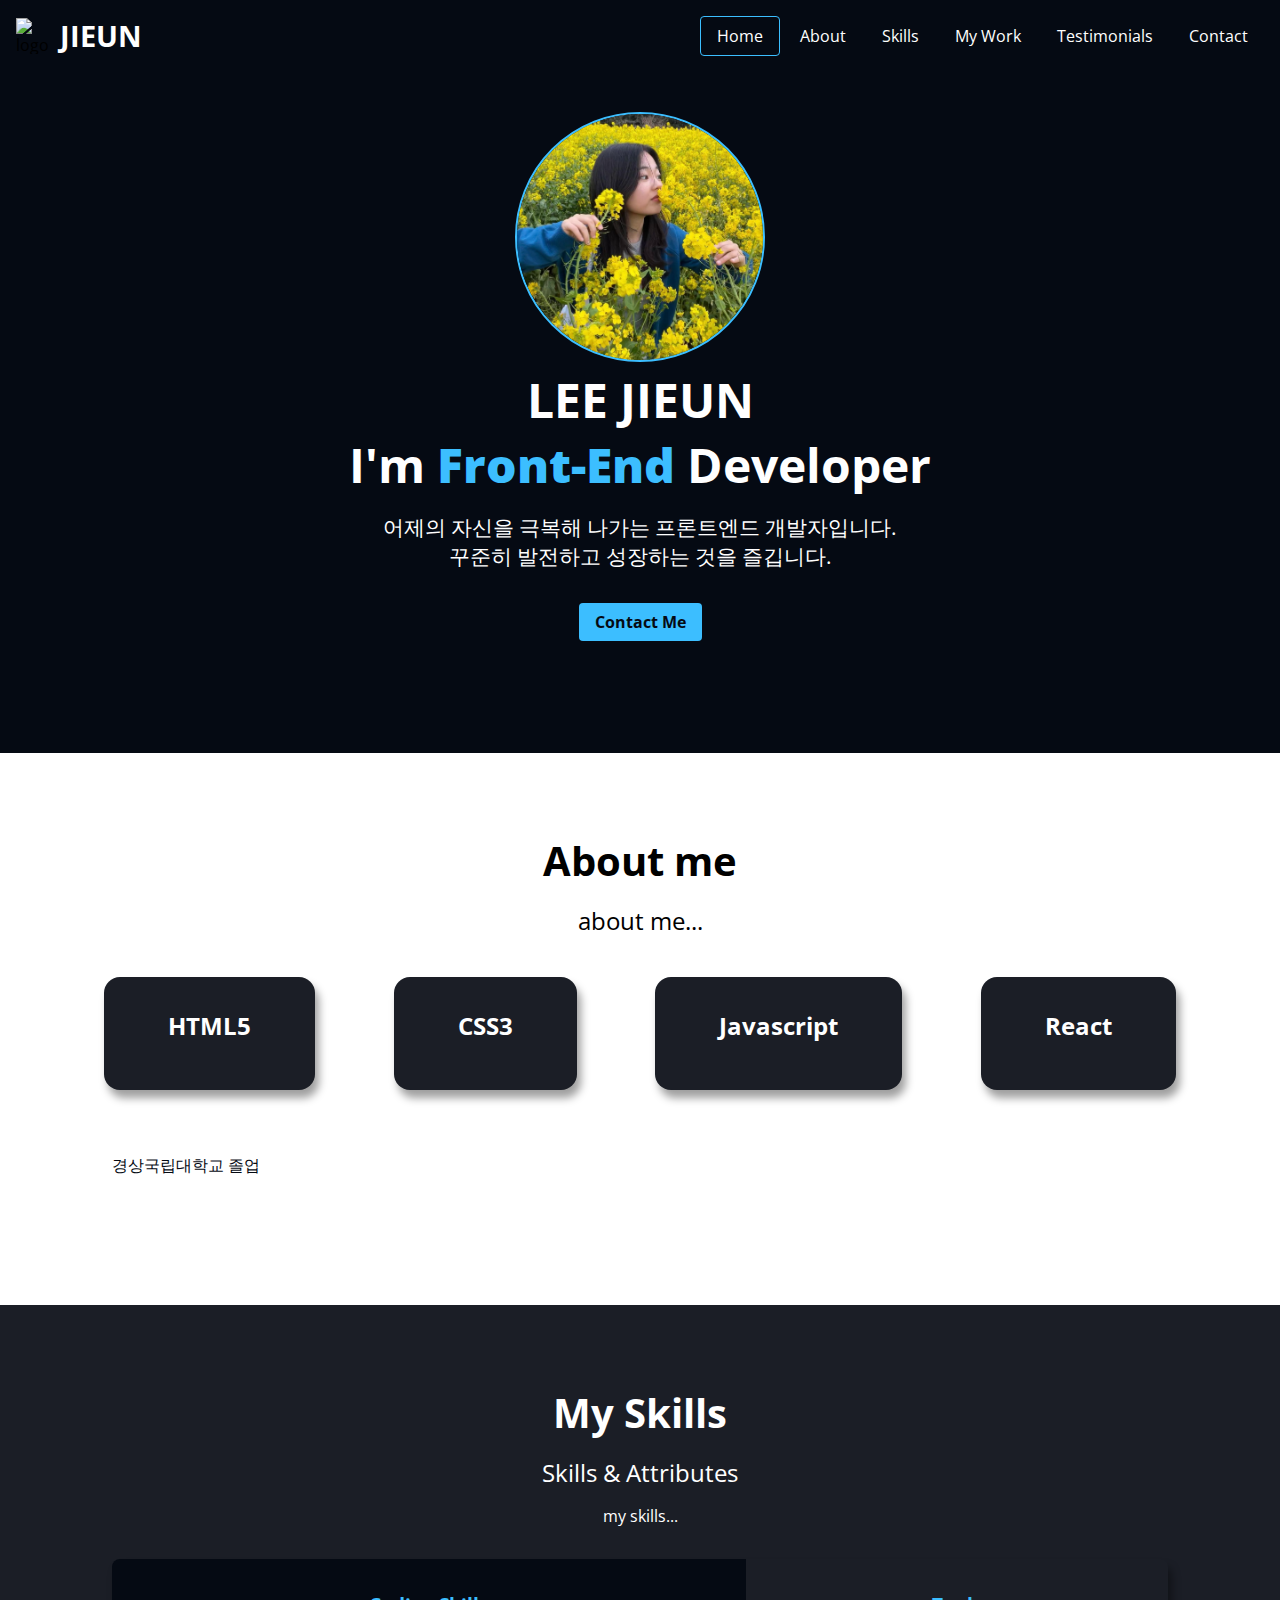
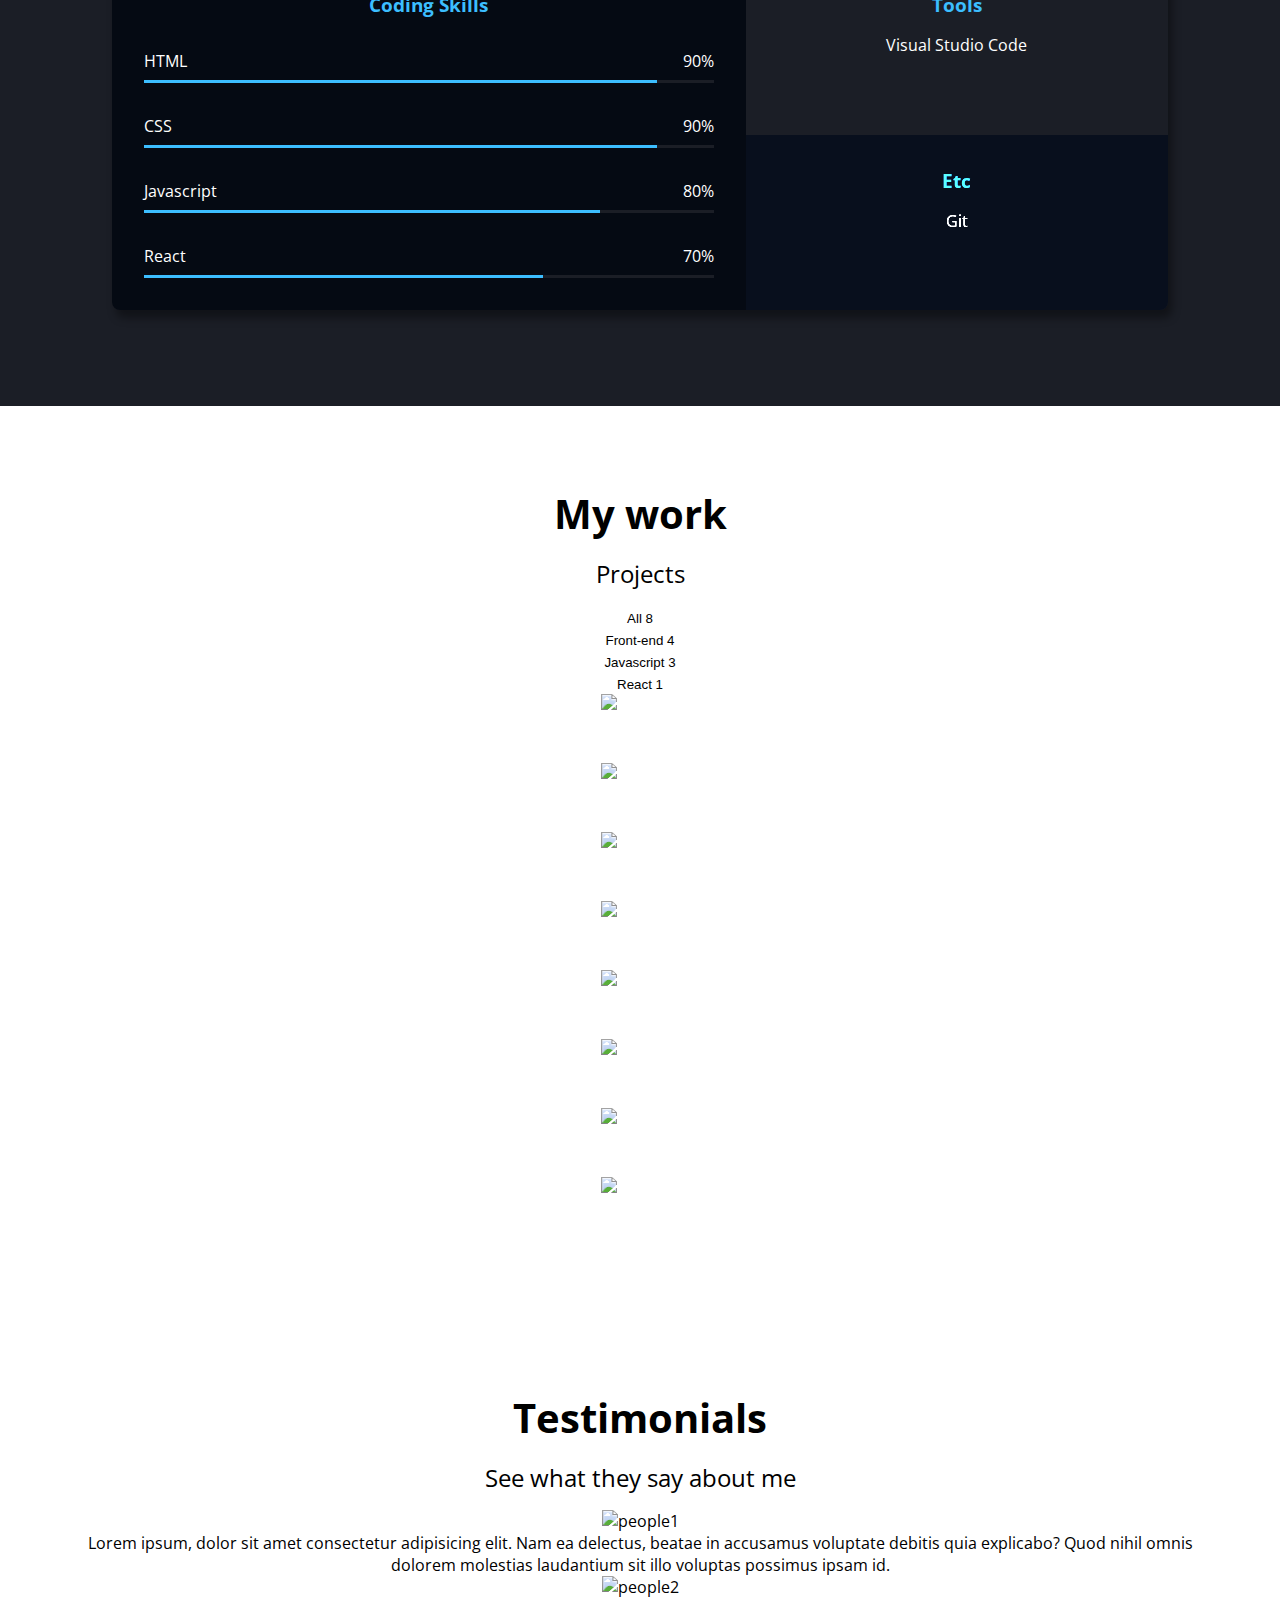
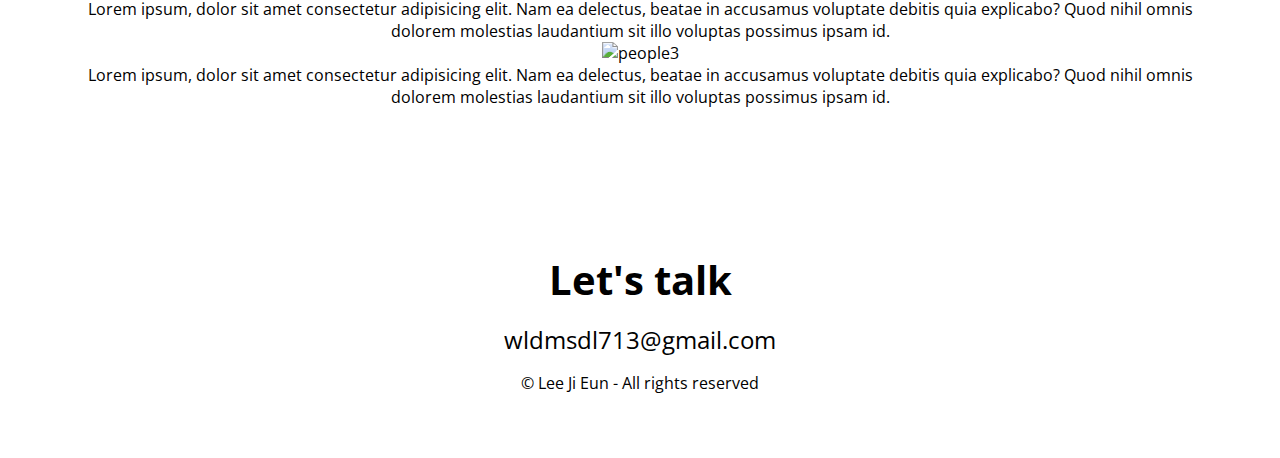
==== index.html @ 40785559 "CSS-Skills-bar" ====
<!DOCTYPE html>
<html lang="ko">
<head>
    <meta charset="UTF-8" />
    <meta http-equiv="X-UA-Compatible" content="IE=edge" />
    <meta name="viewport" content="width=device-width, initial-scale=1.0" />
    <!-- SEO -->
    <title>Jieun&#39;s Portfolio</title>
    <meta 
    name= "description" 
    content="portfolio for developer Jieun" />
    <meta name="author" content="Jieun" />
    <link rel="shortcut icon" href="images/favicon.ico" type="image/x-icon">
    <!-- OG (Open Graph Data) -->
    <meta property="og:title" content="Jieun&#39;s portfolio" />
    <meta property="og:type" content="website" />
    <meta property="og:url" content="배포후 생성된 URL" /> 
    <meta property="og:image" content="배포후에 생성된 이미지 URL" />
    <!-- Google Fonts -->
    <link rel="preconnect" href="https://fonts.googleapis.com" />
    <link rel="preconnect" href="https://fonts.gstatic.com" crossorigin />
    <link 
        href="https://fonts.googleapis.com/css2?family=Open+Sans:wght@400;500;600&display=swap" 
        rel="stylesheet" 
    />
    <!-- Font Awesome-->
    <script src="https://kit.fontawesome.com/e604821901.js" crossorigin="anonymous"></script>
    <!-- CSS -->
    <link rel="stylesheet" href="css/style.css">
    <!--Javascript-->
    <script src="src/main.js" defer></script>
</head>    
<body>
    <!--Header-->
    <header class="header">      
        <div class="header__logo">
            <img class="header__logo__img" src="images/favicon.ico" alt="logo">
            <h1 class="header__logo__title"><a href="#">JIEUN</a></h1>
        </div>
        <nav>
            <ul class="header__menu">
                <li><a class="header__menu__item active" href="#home">Home</a></li>
                <li><a class="header__menu__item" href="#about">About</a></li>
                <li><a class="header__menu__item" href="#skills">Skills</a></li>
                <li><a class="header__menu__item" href="#work">My Work</a></li>
                <li><a class="header__menu__item" href="#testimonial">Testimonials</a></li>
                <li><a class="header__menu__item" href="#contact">Contact</a></li>
            </ul>
        </nav>
    </header>
    <!--Main-->
    <main>
        <!--Home-->
        <section id="home">
            <img class="home__avatar" src="images/profile photo.jpg" alt="Jieun's profile">
            <h2 class="home__title">LEE JIEUN<br />I&#39;m <strong class="home__title--strong">Front-End</strong> Developer</h2>
            <p class="home__description">
            어제의 자신을 극복해 나가는 프론트엔드 개발자입니다.<br />
            꾸준히 발전하고 성장하는 것을 즐깁니다.
            </p> 
            <a class="home__contact" href="#contact">Contact Me</a>
        </section>
        <!--About-->
        <section id="about" class="section max-container">
        <h2 class="title">About me</h2>
        <p class="description">about me...</p>
        <ul class="majors">
            <li class="major">
                <i class="fa-brands fa-html5 major__icon"></i>
                <p class="major__title">HTML5</p>
            </li>
            <li class="major">
                <i class="fa-brands fa-css3-alt major__icon"></i>
                <p class="major__title">CSS3</p>
            </li>
            <li class="major">
                <i class="fa-brands fa-square-js major__icon"></i>
                <p class="major__title">Javascript</p>
            </li>
            <li class="major">
                <i class="fa-brands fa-react major__icon"></i>
                <p class="major__title">React</p>
            </li>
        </ul>
        <ul class="achieves">
            <li class="achieve">
                <i class="fa-sharp fa-solid fa-graduation-cap"></i>
                <p class="achieve__name">경상국립대학교 졸업</p>
            </li>
        </ul>
        </section>
        <!--Skills-->
        <section id="skills" class="section">
            <div class="max-container">
                <h2 class="title">My Skills</h2>
                <p class="description">Skills & Attributes</p>
                <p>my skills...</p>
                <div class="skills">
                    <section class="skills__coding">
                        <h3 class="skills__title">Coding Skills</h3>
                        <ul>
                            <li class="bar">
                                <div class="bar__metadata">
                                    <span>HTML</span><span>90%</span>
                                </div>
                                <div class="bar__bg">
                                    <div class="bar__value" style="width: 90%"></div>
                                </div>
                            </li>
                            <li class="bar">
                                <div class="bar__metadata">
                                    <span>CSS</span><span>90%</span>
                                </div>
                                <div class="bar__bg">
                                    <div class="bar__value" style="width: 90%"></div>
                                </div>
                            </li>
                            <li class="bar">
                                <div class="bar__metadata">
                                    <span>Javascript</span><span>80%</span>
                                </div>
                                <div class="bar__bg">
                                    <div class="bar__value" style="width: 80%"></div>
                                </div>
                            </li>
                            <li class="bar">
                                <div class="bar__metadata">
                                    <span>React</span><span>70%</span>
                                </div>
                                <div class="bar__bg">
                                    <div class="bar__value" style="width: 70%"></div>
                                </div>
                            </li>
                        </ul>
                    </section>
                    <section class="skills__tools">
                        <h3 class="skills__title">Tools</h3>
                        <ul>
                            <li>Visual Studio Code</li>
                        </ul>
                    </section>
                    <section class="skills__etc">
                        <h3 class="skills__title">Etc</h3>
                        <ul>
                            <li>Git</li>
                        </ul>
                    </section>
                </div>
            </div>    
        </section>
        <!--Work-->
        <section id="work" class="section">
            <h2 class="title">My work</h2>
            <p class="description">Projects</p>
            <ul>
                <li>
                    <button>All <span>8</span></button>
                </li>
                <li>
                    <button>Front-end <span>4</span></button>
                </li>
                <li>
                    <button>Javascript <span>3</span></button>
                </li>
                <li>
                    <button>React <span>1</span></button>
                </li>
            </ul>
            <ul>
                <li>
                    <a href="#" target="_blank">
                        <img src="images/projects/project1.webp" alt="project1">
                        <div>
                            <h3>Project #1</h3>
                            <p>Clone Coding with HTML, CSS</p>
                        </div>
                    </a>
                </li>
                <li>
                    <a href="#" target="_blank">
                        <img src="images/projects/project2.webp" alt="project2">
                        <div>
                            <h3>Project #2</h3>
                            <p>Clone Coding with HTML, CSS</p>
                        </div>
                    </a>
                </li>
                <li>
                    <a href="#" target="_blank">
                        <img src="images/projects/project3.webp" alt="project3">
                        <div>
                            <h3>Project #3</h3>
                            <p>Clone Coding with HTML, CSS</p>
                        </div>
                    </a>
                </li>
                <li>
                    <a href="#" target="_blank">
                        <img src="images/projects/project4.webp" alt="project4">
                        <div>
                            <h3>Project #4</h3>
                            <p>Clone Coding with HTML, CSS</p>
                        </div>
                    </a>
                </li>
                <li>
                    <a href="#" target="_blank">
                        <img src="images/projects/project5.webp" alt="project5">
                        <div>
                            <h3>Project #5</h3>
                            <p>Clone Coding with HTML, CSS</p>
                        </div>
                    </a>
                </li>
                <li>
                    <a href="#" target="_blank">
                        <img src="images/projects/project6.webp" alt="project6">
                        <div>
                            <h3>Project #6</h3>
                            <p>Clone Coding with HTML, CSS</p>
                        </div>
                    </a>
                </li>
                <li>
                    <a href="#" target="_blank">
                        <img src="images/projects/project7.webp" alt="project7">
                        <div>
                            <h3>Project #7</h3>
                            <p>Clone Coding with HTML, CSS</p>
                        </div>
                    </a>
                </li>
                <li>
                    <a href="#" target="_blank">
                        <img src="images/projects/project8.webp" alt="project8">
                        <div>
                            <h3>Project #8</h3>
                            <p>Clone Coding with HTML, CSS</p>
                        </div>
                    </a>
                </li>
            </ul>
        </section>
        <!--Testimonials-->
        <section id="testimonial" class="section">
            <h2 class="title">Testimonials</h2>
            <p class="description">See what they say about me</p>
            <ul>
                <li>
                    <img src="images/testimonials/people1.webp" alt="people1">
                    <div>
                        <p>
                            Lorem ipsum, dolor sit amet consectetur adipisicing elit. Nam ea delectus, beatae in accusamus voluptate debitis quia explicabo? Quod nihil omnis dolorem molestias laudantium sit illo voluptas possimus ipsam id.
                        </p>
                    </div>
                </li>
                <li>
                    <img src="images/testimonials/people2.webp" alt="people2">
                    <div>
                        <p>
                            Lorem ipsum, dolor sit amet consectetur adipisicing elit. Nam ea delectus, beatae in accusamus voluptate debitis quia explicabo? Quod nihil omnis dolorem molestias laudantium sit illo voluptas possimus ipsam id.
                        </p>
                    </div>
                </li>
                <li>
                    <img src="images/testimonials/people3.webp" alt="people3">
                    <div>
                        <p>
                            Lorem ipsum, dolor sit amet consectetur adipisicing elit. Nam ea delectus, beatae in accusamus voluptate debitis quia explicabo? Quod nihil omnis dolorem molestias laudantium sit illo voluptas possimus ipsam id.
                        </p>
                    </div>
                </li>
            </ul>
        </section>
        <!--Arrow up-->
        <aside>
            <a href="#home" title="back to top">
                <i class="fa-solid fa-arrow-up"></i>
            </a>
        </aside> 
    </main>
    <!--Footer-->
    <footer id="contact" class="section">
        <h2 class="title">Let&#39;s talk</h2>
        <p class="description">wldmsdl713@gmail.com</p> 
        <ul>
            <li>
                <a href="https://github.com/dream-ellie" title="my github link">
                    <i class="fa-brands fa-github"></i>
                </a>
            </li>
            <li>
                <a href="https://zyeuny.tistory.com/" title="my t-story blog link">
                    <i class="fa-solid fa-t"></i>
                </a>
            </li>
        </ul>
        <p>© Lee Ji Eun - All rights reserved</p>
    </footer>
</body>
</html>
---- css/style.css ----
/* Global*/
:root {
    /* App Color*/
    --color-primary: var(--color-black);
    --color-primary-variant: var(--color-grey);
    --color-accent: var(--color-blue);
    --color-accent-variant: var(--color-orange);
    --color-text: var(--color-white);

    /* color*/
    --color-white: #ffffff;
    --color-black: #050a13;
    --color-blue: #3cbeff;
    --color-orange: #fd6413; 
    --color-grey: #1b1e26;

    /* Size */
    --size-max-width: 1200px;
}

* {
    box-sizing: border-box;
}

body {
    font-family: 'Open Sans', sans-serif;
    margin: 0;
}

h1, 
h2,
h3,
p,
ul {
    margin: 0;
}

ul {
    list-style: none;
    padding: 0;
}

a {
    text-decoration: none;
    color: var(--color-text);
}

button {
    background-color: transparent;
    outline: 0;
    border: 0;
}

button:focus {
    outline: 1px solid var(--color-accent )
}

/* Common */
.section {
    padding: 4rem;
    text-align: center;
}

.title {
    font-size: 2.5rem;
    margin: 1rem 0;
}

.description {
    font-size: 1.5rem;
    margin: 1rem 0;
}

.max-container {
    max-width: var(--size-max-width);
    margin: auto;
}

/* Header */
.header {
    background-color: #050a13;
    position: fixed;
    top: 0;
    width: 100%;
    padding: 1rem;
    display: flex;
    justify-content: space-between;
    align-items: center;
}

.header__logo {
    display: flex;
    align-items: center;
    gap: 8px;
}

.header__logo__img {
    width: 36px;
    height: 36px;
}

.header__logo__title {
    font-size: 1.8rem;
}

.header__menu {
    display: flex;
    gap: 4px;
}

.header__menu__item {
    padding: 8px 16px;
}

.header__menu__item:hover {
    border-bottom: 1px solid var(--color-accent);
}

.header__menu__item.active {
    border: 1px solid var(--color-accent);
    border-radius: 4px;
}

/* Home */
#home {
    background-color: var(--color-primary);
    color: var(--color-text);
    padding: 5rem 1rem;
    padding-top: 7rem;
    text-align: center;
}

.home__avatar {
    width: 250px;
    height: 250px;
    object-fit: cover;
    border-radius: 100%;
    border: 2px solid var(--color-accent)
}

.home__title {
    font-size: 3rem;
    margin-bottom: 1rem;
}

.home__title--strong {
    color: var(--color-accent);
}

.home__description {
    font-size: 1.3rem;
}

.home__contact {
    display: inline-block;
    background-color: var(--color-accent);
    color: var(--color-black);
    margin: 2rem;
    padding: 0.5rem 1rem;
    font-weight: bold;
    border-radius: 4px;
}

.home__contact:hover {
    background-color: transparent;
    color: var(--color-text);
    outline: 2px solid var(--color-accent);
}

/* About */
.majors {
    display: flex;
    justify-content: space-between;
    gap: 1rem;
    margin: 2.5rem 0;
}

.major {
    background-color: var(--color-primary-variant);
    padding: 2rem 4rem;
    color: var(--color-text);
    border-radius: 1rem;
    cursor: default;
    box-shadow: 4.0px 8.0px 8.0px rgba(0,0,0,0.38);
}

.major__icon {
    font-size: 4rem;
    margin: 1rem 0;
    color: var(--color-accent);
    transition: all 300ms ease;
}

.major__title {
    font-size: 1.5rem;
    font-weight: bold;
    margin-bottom: 1rem;
}

.major:hover .major__icon {
    transform: rotate(-15deg) scale(1.2);
}

.achieves {
    text-align: start;
}

.achieve {
    display: flex;
    align-items: center;
    gap: 8px;
    margin: 4rem 0;
}

.achieve__name {
    color: var(--color-primary);
}

/* Skills */
#skills {
    background-color: var(--color-primary-variant);
    color: var(--color-text);
}

.skills {
    display: grid;
    grid-template-columns: 6fr 4fr;
    margin: 2rem 3rem;
    border-radius: 8px;
    overflow: hidden;
    box-shadow: 4.0px 8.0px 8.0px rgba(0,0,0,0.38);
}

.skills__title {
    color: var(--color-accent);
    margin: 1rem 0;
    font-size: 1.2rem;
}

.skills__coding {
    grid-row: span 2;
    padding: 1rem;
    background-color: var(--color-primary);
}

.skills__tools {
    padding: 1rem;
}

.skills__etc {
    padding: 1rem;
    background-color: var(--color-primary);
    filter: brightness(150%);
}

.bar {
    display: flex;
    flex-direction: column;
    padding: 1rem;
    gap: 0.5rem;
}

.bar__metadata {
    display: flex;
    justify-content: space-between;
}

.bar__bg {
    width: 100%;
    height: 3px;
    background-color: var(--color-primary-variant);
}

.bar__value {
    height: 3px;
    background-color: var(--color-accent);
}
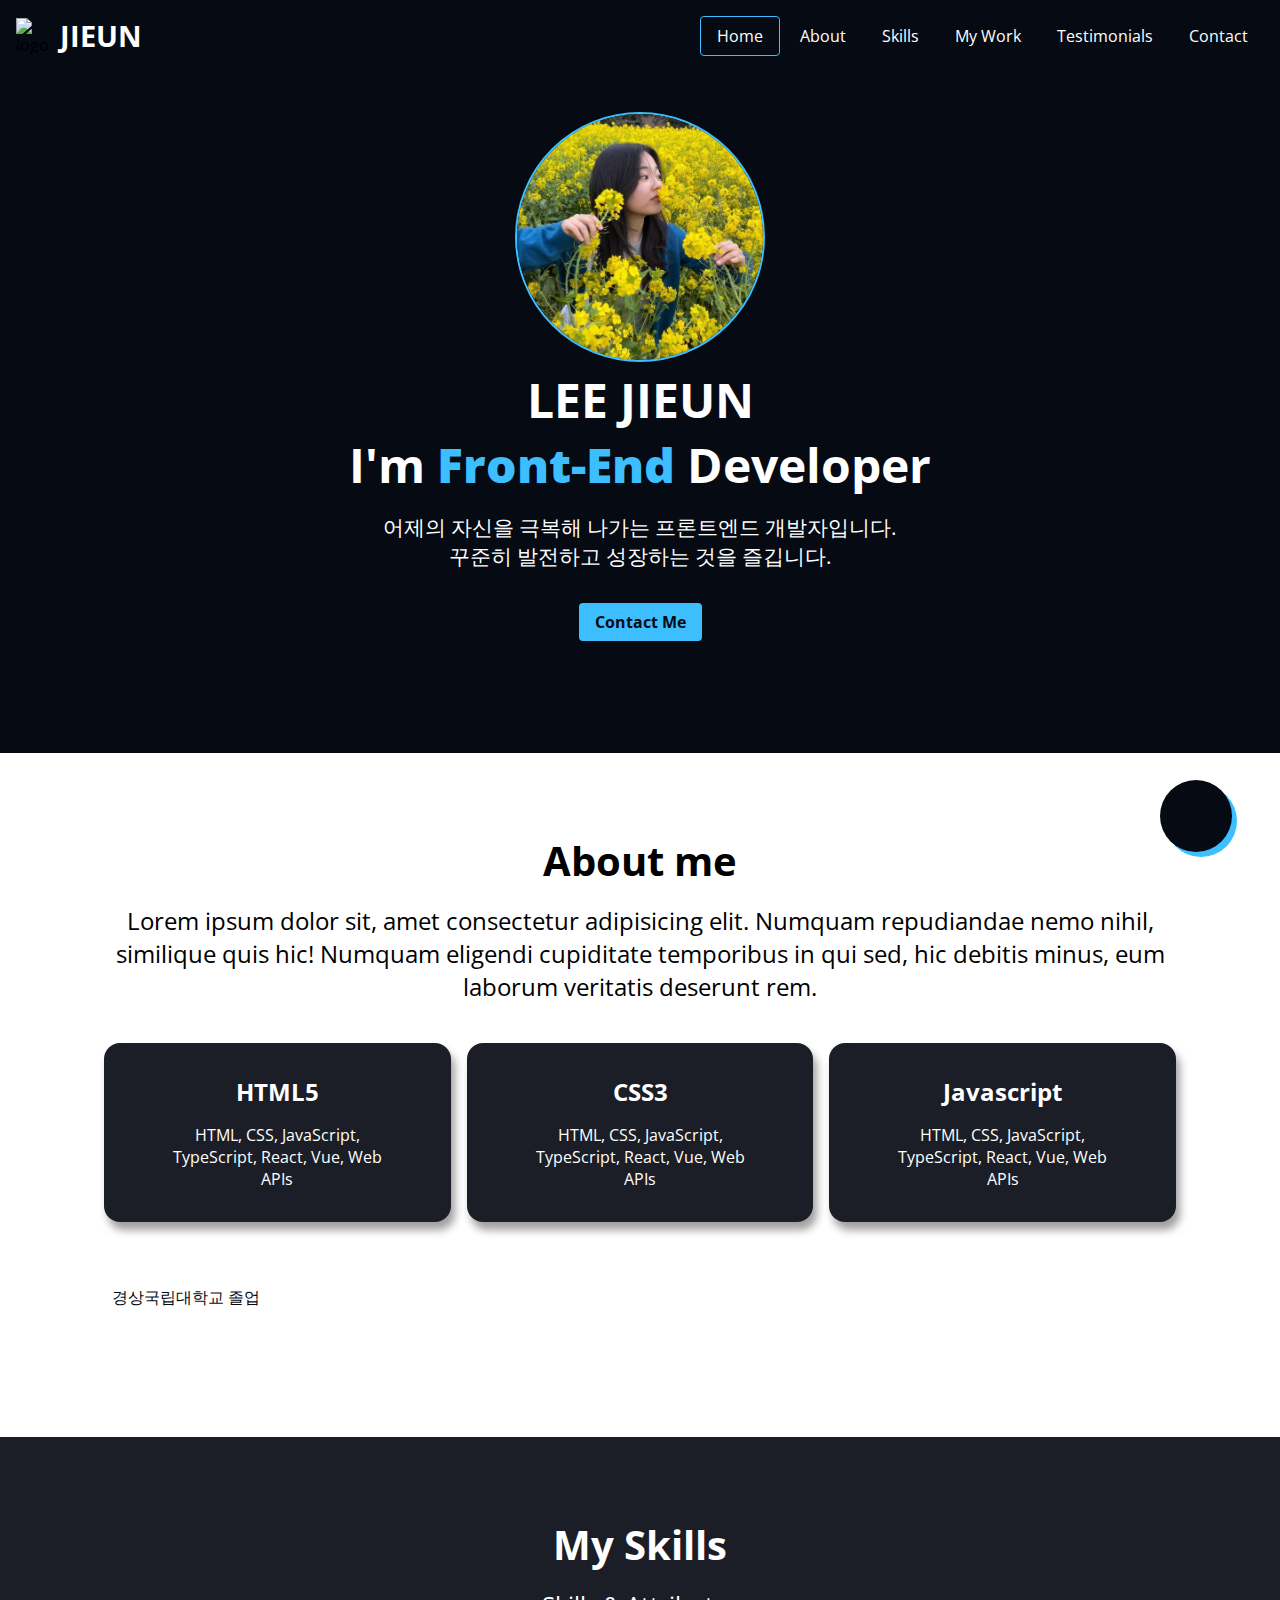
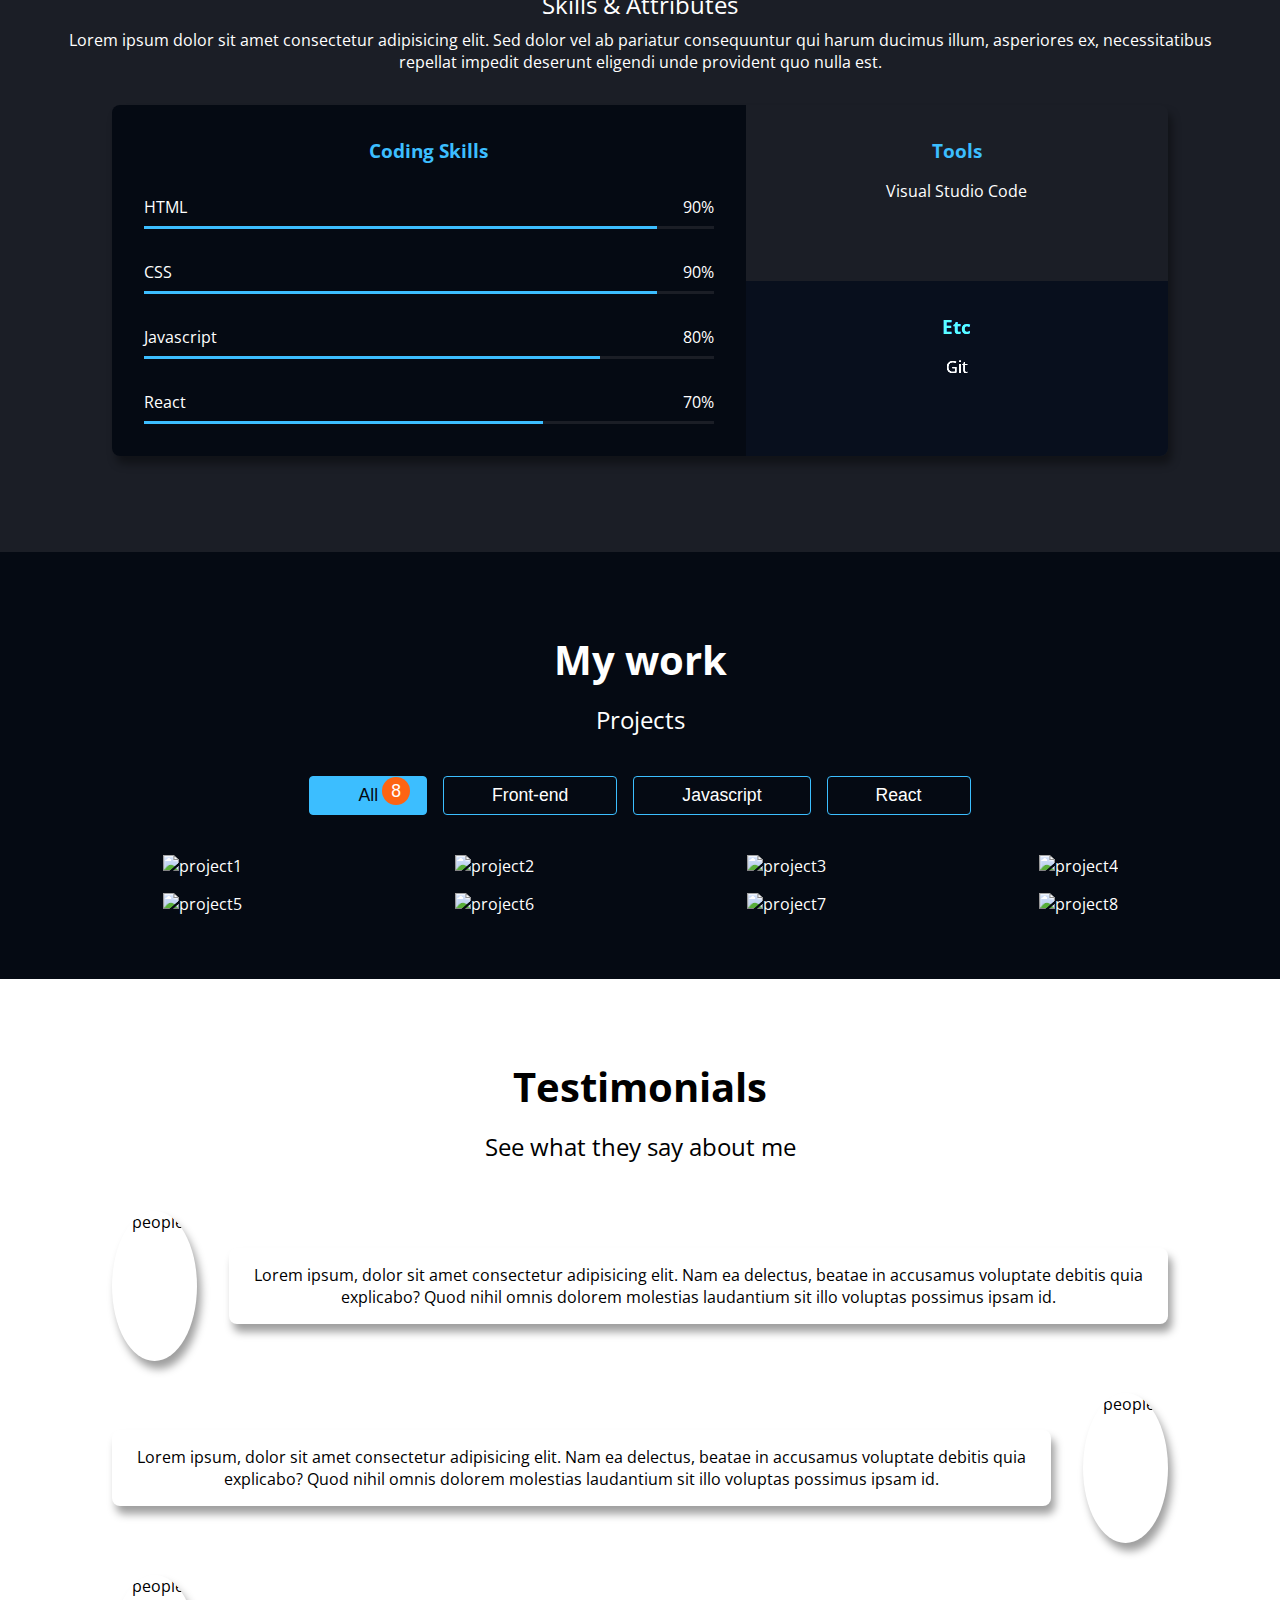
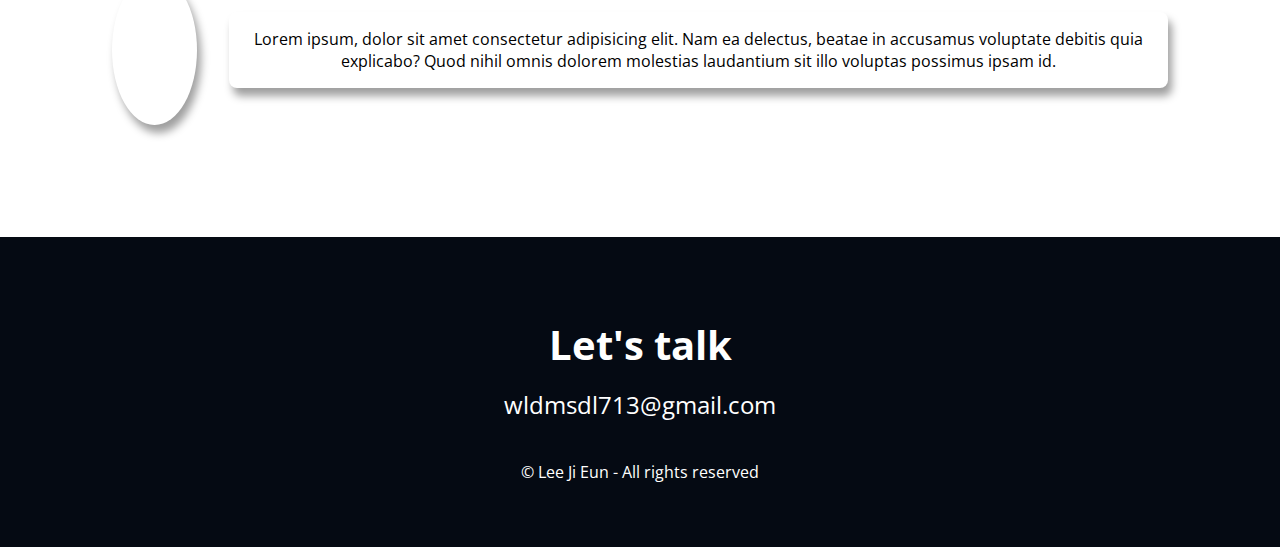
==== commit 1b294736: "CSS-reponsive" ====
--- a/index.html
+++ b/index.html
@@ -37,7 +37,7 @@
             <img class="header__logo__img" src="images/favicon.ico" alt="logo">
             <h1 class="header__logo__title"><a href="#">JIEUN</a></h1>
         </div>
-        <nav>
+        <nav class="header__nav">
             <ul class="header__menu">
                 <li><a class="header__menu__item active" href="#home">Home</a></li>
                 <li><a class="header__menu__item" href="#about">About</a></li>
@@ -62,39 +62,48 @@
         </section>
         <!--About-->
         <section id="about" class="section max-container">
-        <h2 class="title">About me</h2>
-        <p class="description">about me...</p>
-        <ul class="majors">
-            <li class="major">
-                <i class="fa-brands fa-html5 major__icon"></i>
-                <p class="major__title">HTML5</p>
-            </li>
-            <li class="major">
-                <i class="fa-brands fa-css3-alt major__icon"></i>
-                <p class="major__title">CSS3</p>
-            </li>
-            <li class="major">
-                <i class="fa-brands fa-square-js major__icon"></i>
-                <p class="major__title">Javascript</p>
-            </li>
-            <li class="major">
-                <i class="fa-brands fa-react major__icon"></i>
-                <p class="major__title">React</p>
-            </li>
-        </ul>
-        <ul class="achieves">
-            <li class="achieve">
-                <i class="fa-sharp fa-solid fa-graduation-cap"></i>
-                <p class="achieve__name">경상국립대학교 졸업</p>
-            </li>
-        </ul>
+            <h2 class="title">About me</h2>
+            <p class="description">
+                Lorem ipsum dolor sit, amet consectetur adipisicing elit. 
+                Numquam repudiandae nemo nihil, similique quis hic! 
+                Numquam eligendi cupiditate temporibus in qui sed, hic debitis minus, 
+                eum laborum veritatis deserunt rem.
+            </p>
+            <ul class="majors">
+                <li class="major">
+                    <i class="fa-brands fa-html5 major__icon"></i>
+                    <p class="major__title">HTML5</p>
+                    <p>HTML, CSS, JavaScript, TypeScript, React, Vue, Web APIs</p>
+                </li>
+                <li class="major">
+                    <i class="fa-brands fa-css3-alt major__icon"></i>
+                    <p class="major__title">CSS3</p>
+                    <p><p>HTML, CSS, JavaScript, TypeScript, React, Vue, Web APIs</p></p>
+                </li>
+                <li class="major">
+                    <i class="fa-brands fa-square-js major__icon"></i>
+                    <p class="major__title">Javascript</p>
+                    <p>HTML, CSS, JavaScript, TypeScript, React, Vue, Web APIs</p>
+                </li>
+            </ul>
+            <ul class="achieves">
+                <li class="achieve">
+                    <i class="fa-sharp fa-solid fa-graduation-cap"></i>
+                    <p class="achieve__name">경상국립대학교 졸업</p>
+                </li>
+            </ul>
         </section>
         <!--Skills-->
         <section id="skills" class="section">
             <div class="max-container">
                 <h2 class="title">My Skills</h2>
                 <p class="description">Skills & Attributes</p>
-                <p>my skills...</p>
+                <p>
+                    Lorem ipsum dolor sit amet consectetur adipisicing elit. 
+                    Sed dolor vel ab pariatur consequuntur qui harum ducimus illum, 
+                    asperiores ex, necessitatibus repellat impedit deserunt eligendi 
+                    unde provident quo nulla est.
+                </p>
                 <div class="skills">
                     <section class="skills__coding">
                         <h3 class="skills__title">Coding Skills</h3>
@@ -150,121 +159,131 @@
         </section>
         <!--Work-->
         <section id="work" class="section">
-            <h2 class="title">My work</h2>
+            <div class="max-container">
+                <h2 class="title">My work</h2>
             <p class="description">Projects</p>
-            <ul>
-                <li>
-                    <button>All <span>8</span></button>
-                </li>
-                <li>
-                    <button>Front-end <span>4</span></button>
-                </li>
-                <li>
-                    <button>Javascript <span>3</span></button>
-                </li>
-                <li>
-                    <button>React <span>1</span></button>
-                </li>
-            </ul>
-            <ul>
-                <li>
-                    <a href="#" target="_blank">
-                        <img src="images/projects/project1.webp" alt="project1">
-                        <div>
-                            <h3>Project #1</h3>
-                            <p>Clone Coding with HTML, CSS</p>
-                        </div>
-                    </a>
-                </li>
-                <li>
-                    <a href="#" target="_blank">
-                        <img src="images/projects/project2.webp" alt="project2">
-                        <div>
-                            <h3>Project #2</h3>
-                            <p>Clone Coding with HTML, CSS</p>
-                        </div>
-                    </a>
-                </li>
-                <li>
-                    <a href="#" target="_blank">
-                        <img src="images/projects/project3.webp" alt="project3">
-                        <div>
-                            <h3>Project #3</h3>
-                            <p>Clone Coding with HTML, CSS</p>
-                        </div>
-                    </a>
-                </li>
-                <li>
-                    <a href="#" target="_blank">
-                        <img src="images/projects/project4.webp" alt="project4">
-                        <div>
-                            <h3>Project #4</h3>
-                            <p>Clone Coding with HTML, CSS</p>
-                        </div>
-                    </a>
-                </li>
-                <li>
-                    <a href="#" target="_blank">
-                        <img src="images/projects/project5.webp" alt="project5">
-                        <div>
-                            <h3>Project #5</h3>
-                            <p>Clone Coding with HTML, CSS</p>
-                        </div>
-                    </a>
-                </li>
-                <li>
-                    <a href="#" target="_blank">
-                        <img src="images/projects/project6.webp" alt="project6">
-                        <div>
-                            <h3>Project #6</h3>
-                            <p>Clone Coding with HTML, CSS</p>
-                        </div>
-                    </a>
-                </li>
-                <li>
-                    <a href="#" target="_blank">
-                        <img src="images/projects/project7.webp" alt="project7">
-                        <div>
-                            <h3>Project #7</h3>
-                            <p>Clone Coding with HTML, CSS</p>
-                        </div>
-                    </a>
-                </li>
-                <li>
-                    <a href="#" target="_blank">
-                        <img src="images/projects/project8.webp" alt="project8">
-                        <div>
-                            <h3>Project #8</h3>
-                            <p>Clone Coding with HTML, CSS</p>
-                        </div>
-                    </a>
-                </li>
-            </ul>
+            <ul class="categories">
+                <li>
+                    <button class="category category--selected">
+                        All <span class="category__count">8</span>
+                    </button>
+                </li>
+                <li>
+                    <button class="category">
+                        Front-end <span class="category__count">4</span>
+                    </button>
+                </li>
+                <li>
+                    <button class="category">
+                        Javascript <span class="category__count">3</span>
+                    </button>
+                </li>
+                <li>
+                    <button class="category">
+                        React <span class="category__count">1</span>
+                    </button>
+                </li>
+            </ul>
+            <ul class="projects">
+                <li class="project">
+                    <a href="#" target="_blank">
+                        <img src="images/projects/project1.webp" alt="project1" class="project__img"/>
+                        <div class="project__metadata">
+                            <h3 class="project__title">Project #1</h3>
+                            <p>Clone Coding with HTML, CSS</p>
+                        </div>
+                    </a>
+                </li>
+                <li class="project">
+                    <a href="#" target="_blank">
+                        <img src="images/projects/project2.webp" alt="project2" class="project__img"/>
+                        <div class="project__metadata">
+                            <h3 class="project__title">Project #2</h3>
+                            <p>Clone Coding with HTML, CSS</p>
+                        </div>
+                    </a>
+                </li>
+                <li class="project">
+                    <a href="#" target="_blank">
+                        <img src="images/projects/project3.webp" alt="project3" class="project__img"/>
+                        <div class="project__metadata">
+                            <h3 class="project__title">Project #3</h3>
+                            <p>Clone Coding with HTML, CSS</p>
+                        </div>
+                    </a>
+                </li>
+                <li class="project">
+                    <a href="#" target="_blank">
+                        <img src="images/projects/project4.webp" alt="project4" class="project__img"/>
+                        <div class="project__metadata">
+                            <h3 class="project__title">Project #4</h3>
+                            <p>Clone Coding with HTML, CSS</p>
+                        </div>
+                    </a>
+                </li>
+                <li class="project">
+                    <a href="#" target="_blank">
+                        <img src="images/projects/project5.webp" alt="project5" class="project__img"/>
+                        <div class="project__metadata">
+                            <h3 class="project__title">Project #5</h3>
+                            <p>Clone Coding with HTML, CSS</p>
+                        </div>
+                    </a>
+                </li>
+                <li class="project">
+                    <a href="#" target="_blank">
+                        <img src="images/projects/project6.webp" alt="project6" class="project__img"/>
+                        <div class="project__metadata">
+                            <h3 class="project__title">Project #6</h3>
+                            <p>Clone Coding with HTML, CSS</p>
+                        </div>
+                    </a>
+                </li>
+                <li class="project">
+                    <a href="#" target="_blank">
+                        <img src="images/projects/project7.webp" alt="project7" class="project__img"/>
+                        <div class="project__metadata">
+                            <h3 class="project__title">Project #7</h3>
+                            <p>Clone Coding with HTML, CSS</p>
+                        </div>
+                    </a>
+                </li>
+                <li class="project">
+                    <a href="#" target="_blank">
+                        <img src="images/projects/project8.webp" alt="project8" class="project__img"/>
+                        <div class="project__metadata">
+                            <h3 class="project__title">Project #8</h3>
+                            <p>Clone Coding with HTML, CSS</p>
+                        </div>
+                    </a>
+                </li>
+            </ul>
+            </div>
         </section>
         <!--Testimonials-->
         <section id="testimonial" class="section">
             <h2 class="title">Testimonials</h2>
             <p class="description">See what they say about me</p>
-            <ul>
-                <li>
-                    <img src="images/testimonials/people1.webp" alt="people1">
-                    <div>
+            <ul class="testimonials">
+                <li class="testimonial">
+                    <img src="images/testimonials/people1.webp" alt="people1" class="testimonial__img"/>
+                    <div class="testimonial__bubble">
                         <p>
                             Lorem ipsum, dolor sit amet consectetur adipisicing elit. Nam ea delectus, beatae in accusamus voluptate debitis quia explicabo? Quod nihil omnis dolorem molestias laudantium sit illo voluptas possimus ipsam id.
                         </p>
                     </div>
                 </li>
-                <li>
-                    <img src="images/testimonials/people2.webp" alt="people2">
-                    <div>
+                <li class="testimonial">
+                    <img src="images/testimonials/people2.webp" alt="people2" class="testimonial__img"/>
+                    <div class="testimonial__bubble">
                         <p>
                             Lorem ipsum, dolor sit amet consectetur adipisicing elit. Nam ea delectus, beatae in accusamus voluptate debitis quia explicabo? Quod nihil omnis dolorem molestias laudantium sit illo voluptas possimus ipsam id.
                         </p>
                     </div>
                 </li>
-                <li>
-                    <img src="images/testimonials/people3.webp" alt="people3">
-                    <div>
+                <li class="testimonial">
+                    <img src="images/testimonials/people3.webp" alt="people3" class="testimonial__img"/>
+                    <div class="testimonial__bubble">
                         <p>
                             Lorem ipsum, dolor sit amet consectetur adipisicing elit. Nam ea delectus, beatae in accusamus voluptate debitis quia explicabo? Quod nihil omnis dolorem molestias laudantium sit illo voluptas possimus ipsam id.
                         </p>
@@ -274,28 +293,39 @@
         </section>
         <!--Arrow up-->
         <aside>
-            <a href="#home" title="back to top">
+            <a 
+                class="arrow-up"
+                href="#home" 
+                title="back to top">
                 <i class="fa-solid fa-arrow-up"></i>
             </a>
         </aside> 
     </main>
     <!--Footer-->
     <footer id="contact" class="section">
-        <h2 class="title">Let&#39;s talk</h2>
-        <p class="description">wldmsdl713@gmail.com</p> 
-        <ul>
-            <li>
-                <a href="https://github.com/dream-ellie" title="my github link">
-                    <i class="fa-brands fa-github"></i>
-                </a>
-            </li>
-            <li>
-                <a href="https://zyeuny.tistory.com/" title="my t-story blog link">
-                    <i class="fa-solid fa-t"></i>
-                </a>
-            </li>
-        </ul>
-        <p>© Lee Ji Eun - All rights reserved</p>
+        <div class="max-container">
+            <h2 class="title">Let&#39;s talk</h2>
+            <p class="description">wldmsdl713@gmail.com</p> 
+            <ul class="contact__links">
+                <li>
+                    <a
+                        class="contact__link" 
+                        href="https://github.com/dream-ellie" 
+                        title="my github link">
+                        <i class="fa-brands fa-github"></i>
+                    </a>
+                </li>
+                <li>
+                    <a 
+                        class="contact__link" 
+                        href="https://zyeuny.tistory.com/" 
+                        title="my t-story blog link">
+                        <i class="fa-solid fa-t"></i>
+                    </a>
+                </li>
+            </ul>
+            <p>© Lee Ji Eun - All rights reserved</p>
+        </div>
     </footer>
 </body>
 </html>
--- a/css/style.css
+++ b/css/style.css
@@ -61,6 +61,11 @@
     text-align: center;
 }
 
+.max-container {
+    max-width: var(--size-max-width);
+    margin: auto;
+}
+
 .title {
     font-size: 2.5rem;
     margin: 1rem 0;
@@ -68,13 +73,10 @@
 
 .description {
     font-size: 1.5rem;
-    margin: 1rem 0;
-}
-
-.max-container {
-    max-width: var(--size-max-width);
-    margin: auto;
-}
+    margin: 0.5rem 0;
+}
+
+
 
 /* Header */
 .header {
@@ -86,6 +88,7 @@
     display: flex;
     justify-content: space-between;
     align-items: center;
+    z-index: 1;
 }
 
 .header__logo {
@@ -135,7 +138,7 @@
     height: 250px;
     object-fit: cover;
     border-radius: 100%;
-    border: 2px solid var(--color-accent)
+    border: 2px solid var(--color-accent);
 }
 
 .home__title {
@@ -274,4 +277,252 @@
 .bar__value {
     height: 3px;
     background-color: var(--color-accent);
-}+}
+
+/* Work */
+#work {
+    background-color: var(--color-primary);
+    color: var(--color-text);
+}
+
+.categories {
+    display: flex;
+    justify-content: center;
+    margin: 2.5rem;
+    gap: 1rem;
+}
+
+.category {
+    position: relative;
+    color: var(--color-text);
+    font-size: 1.1rem;
+    padding: 0.5rem 3rem;
+    border-radius: 4px;
+    border: 1px solid var(--color-accent);
+    cursor: pointer;
+    white-space: nowrap;
+}
+
+.category--selected {
+    background-color: var(--color-accent);
+    color: var(--color-primary);
+}
+.category__count {
+    opacity: 0;
+    position: absolute;
+    top: -20px;;
+    right: 16px;
+    width: 28px;
+    height: 28px;
+    line-height: 28px;
+    border-radius: 100px;
+    background-color: var(--color-accent-variant);
+    color: var(--color-text);
+    transition: all 250ms ease-in;
+}
+
+.category--selected .category__count,
+.category:hover .category__count {
+    opacity: 1;
+    top: 0;
+}
+
+.projects {
+    display: grid;
+    grid-template-columns: repeat(4, 1fr);
+    grid-template-rows: repeat(2, 1fr);
+    gap: 1rem;
+}
+
+.project {
+    position: relative;
+    border-radius: 8px;
+    overflow: hidden;
+}
+
+.project__img {
+    width: 100%;
+}
+
+.project__metadata {
+    position: absolute;
+    top: 0;
+    left: 0;
+    width: 100%;
+    height: 100%;
+    background-color: var(--color-black);
+    opacity: 0;
+    display: flex;
+    flex-direction: column;
+    justify-content: center;
+    align-items: center;
+    transition: all 250ms ease-in;
+    transform: translateY(-10px);
+}
+
+.project__metadata:hover {
+    opacity: 0.8;
+    transform: translateY(0px);
+}
+
+.project__title:after {
+    content: '';
+    display: block;
+    position: relative;
+    left: 50%;
+    transform: translateX(-50%);
+    margin: 0.5rem 0;
+    width: 50px;
+    height: 2px;
+    background-color: var(--color-accent);
+}
+
+/* Testimonial */
+.testimonials {
+    margin: 3rem;
+}
+
+.testimonial {
+    display: flex;
+    gap: 2rem;
+    margin-bottom: 2rem;
+    align-items: center;
+}
+
+.testimonial:nth-child(even) .testimonial__img{
+    order: 1;
+}
+
+.testimonial__img {
+    width: 150px;
+    height: 150px;
+    border-radius: 100%;
+    box-shadow: 4.0px 8.0px 8.0px rgba(0,0,0,0.38);
+}
+
+.testimonial__bubble {
+    box-shadow: 4.0px 8.0px 8.0px rgba(0,0,0,0.38);
+    padding: 1rem;
+    border-radius: 8px;
+}
+
+/* Arrow up*/
+.arrow-up {
+    background-color: var(--color-primary);
+    position: fixed;
+    bottom: 3rem;
+    right: 3rem;
+    font-size: 3rem;
+    width: 4.5rem;
+    height: 4.5rem;
+    border-radius: 100%;
+    text-align: center;
+    box-shadow: 5px 5px 0px 0px var(--color-accent);
+}
+
+
+/* Footer */
+#contact {
+    background-color: var(--color-primary);
+    color: var(--color-text);
+}
+
+.contact__links {
+    display: flex;
+    justify-content: center;
+    gap: 2rem;
+    padding: 1rem;
+    font-size: 2.5rem;
+}
+
+.contact__link {
+    transition: color 200ms ease-in;
+}
+
+.contact__link:hover {
+    color: var(--color-accent);
+}
+
+@media screen and (max-width: 768px) {
+    .section {
+        padding: 3rem 2rem;
+    }
+
+    .title {
+        font-size: 2rem;
+    }
+
+    .description {
+        font-size: 1rem;
+    }
+
+    .header {
+        flex-direction: column;
+        align-items: start;
+    }
+
+    .header__menu {
+        flex-direction: column;
+        text-align: center;
+        padding: 1rem 4rem;
+        gap: 1rem;
+    }
+
+    .header__nav {
+        width: 100%;
+    }
+
+    #home {
+        padding-bottom: 3rem;
+    }
+
+    .home__title {
+        font-size: 2.5rem;
+        margin-bottom: 0.5rem;
+    }
+
+    .majors {
+        flex-direction: column;
+        align-items: center;
+    }
+    
+    .major {
+        max-width: 25rem;
+    }
+
+    .achieve {
+        justify-content: center;
+    }
+
+    .skills {
+        grid-template-columns: 1fr;
+    }
+
+    .categories {
+        flex-direction: column;
+    }
+
+    .category {
+        width: 100%;
+    }
+
+    .projects {
+        grid-template-columns: repeat(2, 1fr);
+    }
+
+    .testimonial {
+        flex-direction: column;
+    }
+
+    .testimonial:nth-child(even) .testimonial__img{
+        order: 0;
+    }
+    
+    .arrow-up {
+        font-size: 2rem;
+        width: 3rem;
+        height: 3rem;
+        bottom: 1.5rem;
+        right: 1.5rem;      
+    }
+}    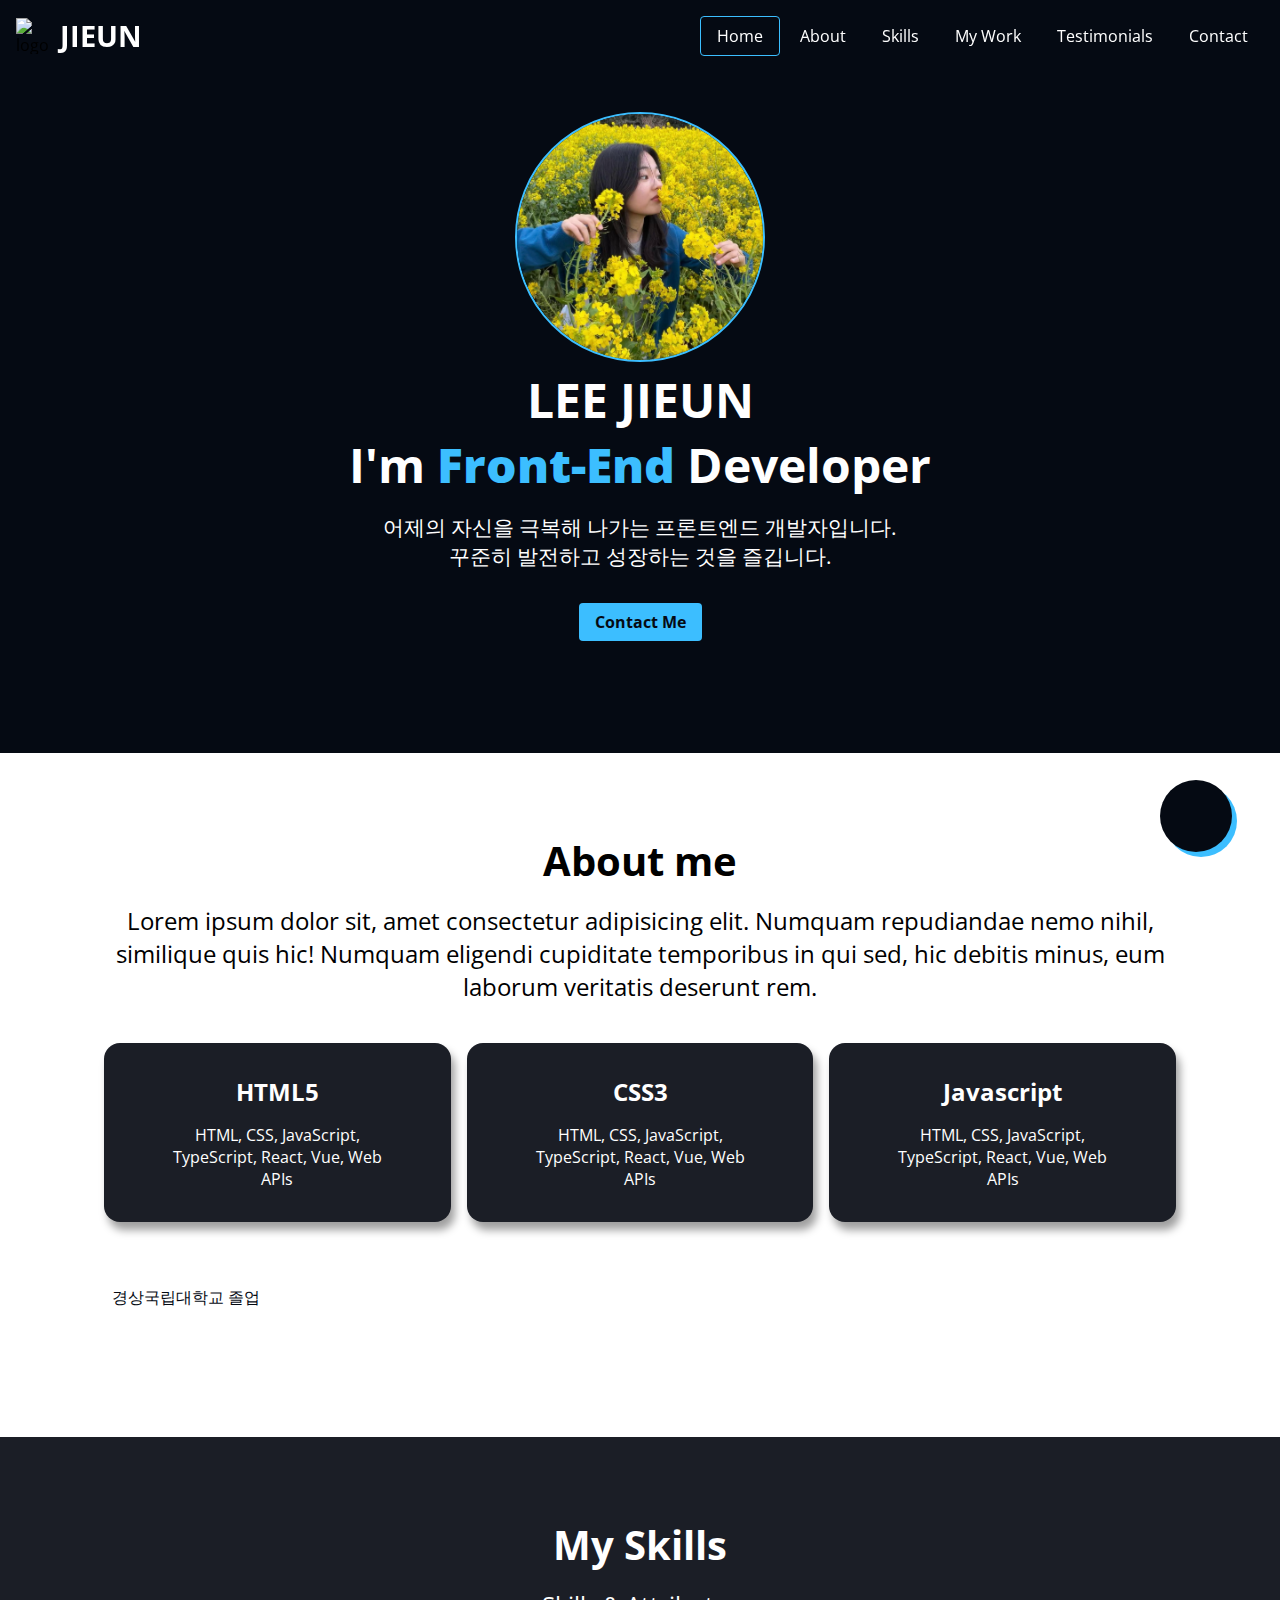
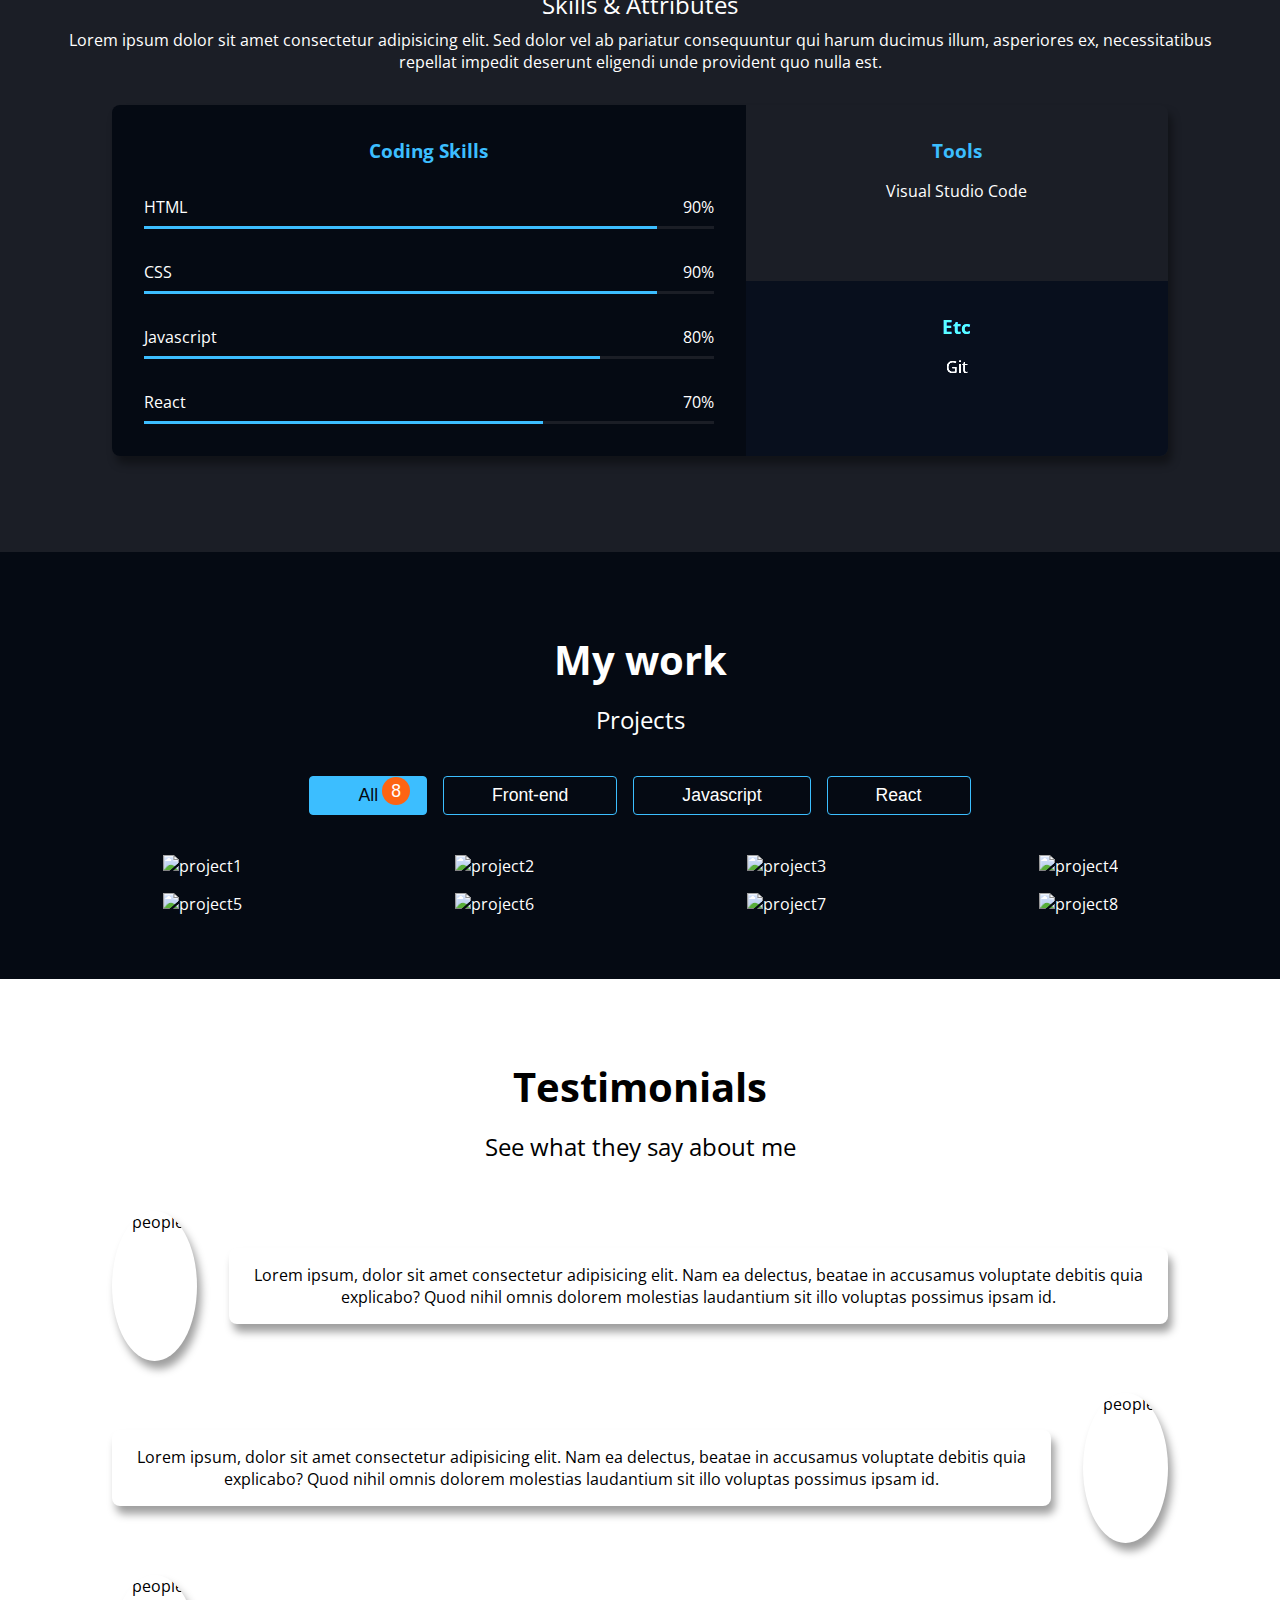
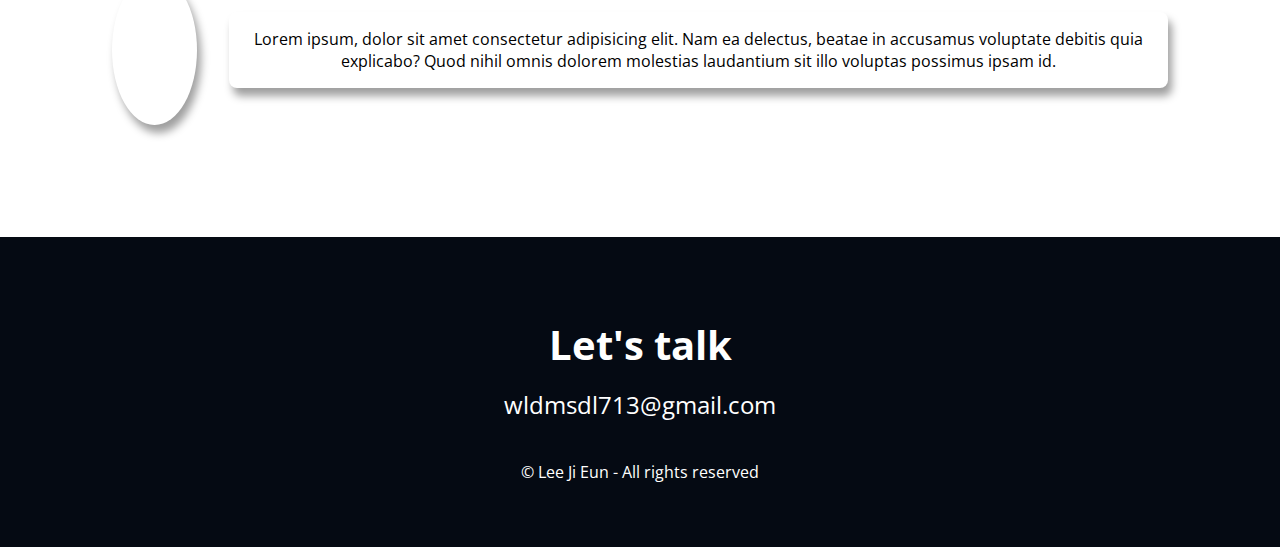
==== commit 692c36c6: "JS-ArrowUp" ====
--- a/index.html
+++ b/index.html
@@ -52,13 +52,15 @@
     <main>
         <!--Home-->
         <section id="home">
-            <img class="home__avatar" src="images/profile photo.jpg" alt="Jieun's profile">
+            <div class="home__container">
+                <img class="home__avatar" src="images/profile photo.jpg" alt="Jieun's profile">
             <h2 class="home__title">LEE JIEUN<br />I&#39;m <strong class="home__title--strong">Front-End</strong> Developer</h2>
             <p class="home__description">
             어제의 자신을 극복해 나가는 프론트엔드 개발자입니다.<br />
             꾸준히 발전하고 성장하는 것을 즐깁니다.
             </p> 
             <a class="home__contact" href="#contact">Contact Me</a>
+            </div>
         </section>
         <!--About-->
         <section id="about" class="section max-container">
--- a/css/style.css
+++ b/css/style.css
@@ -76,11 +76,9 @@
     margin: 0.5rem 0;
 }
 
-
-
 /* Header */
 .header {
-    background-color: #050a13;
+    background-color: tra nsparent;
     position: fixed;
     top: 0;
     width: 100%;
@@ -89,6 +87,12 @@
     justify-content: space-between;
     align-items: center;
     z-index: 1;
+    transition: all 300ms ease;
+}
+
+.header--dark {
+    background-color: var(--color-primary);
+    box-shadow: rgba(0, 0, 0, 0.24) 0px 3px 8px;
 }
 
 .header__logo {
@@ -418,6 +422,7 @@
     border-radius: 100%;
     text-align: center;
     box-shadow: 5px 5px 0px 0px var(--color-accent);
+    transition: all 300ms ease-in;
 }
 
 
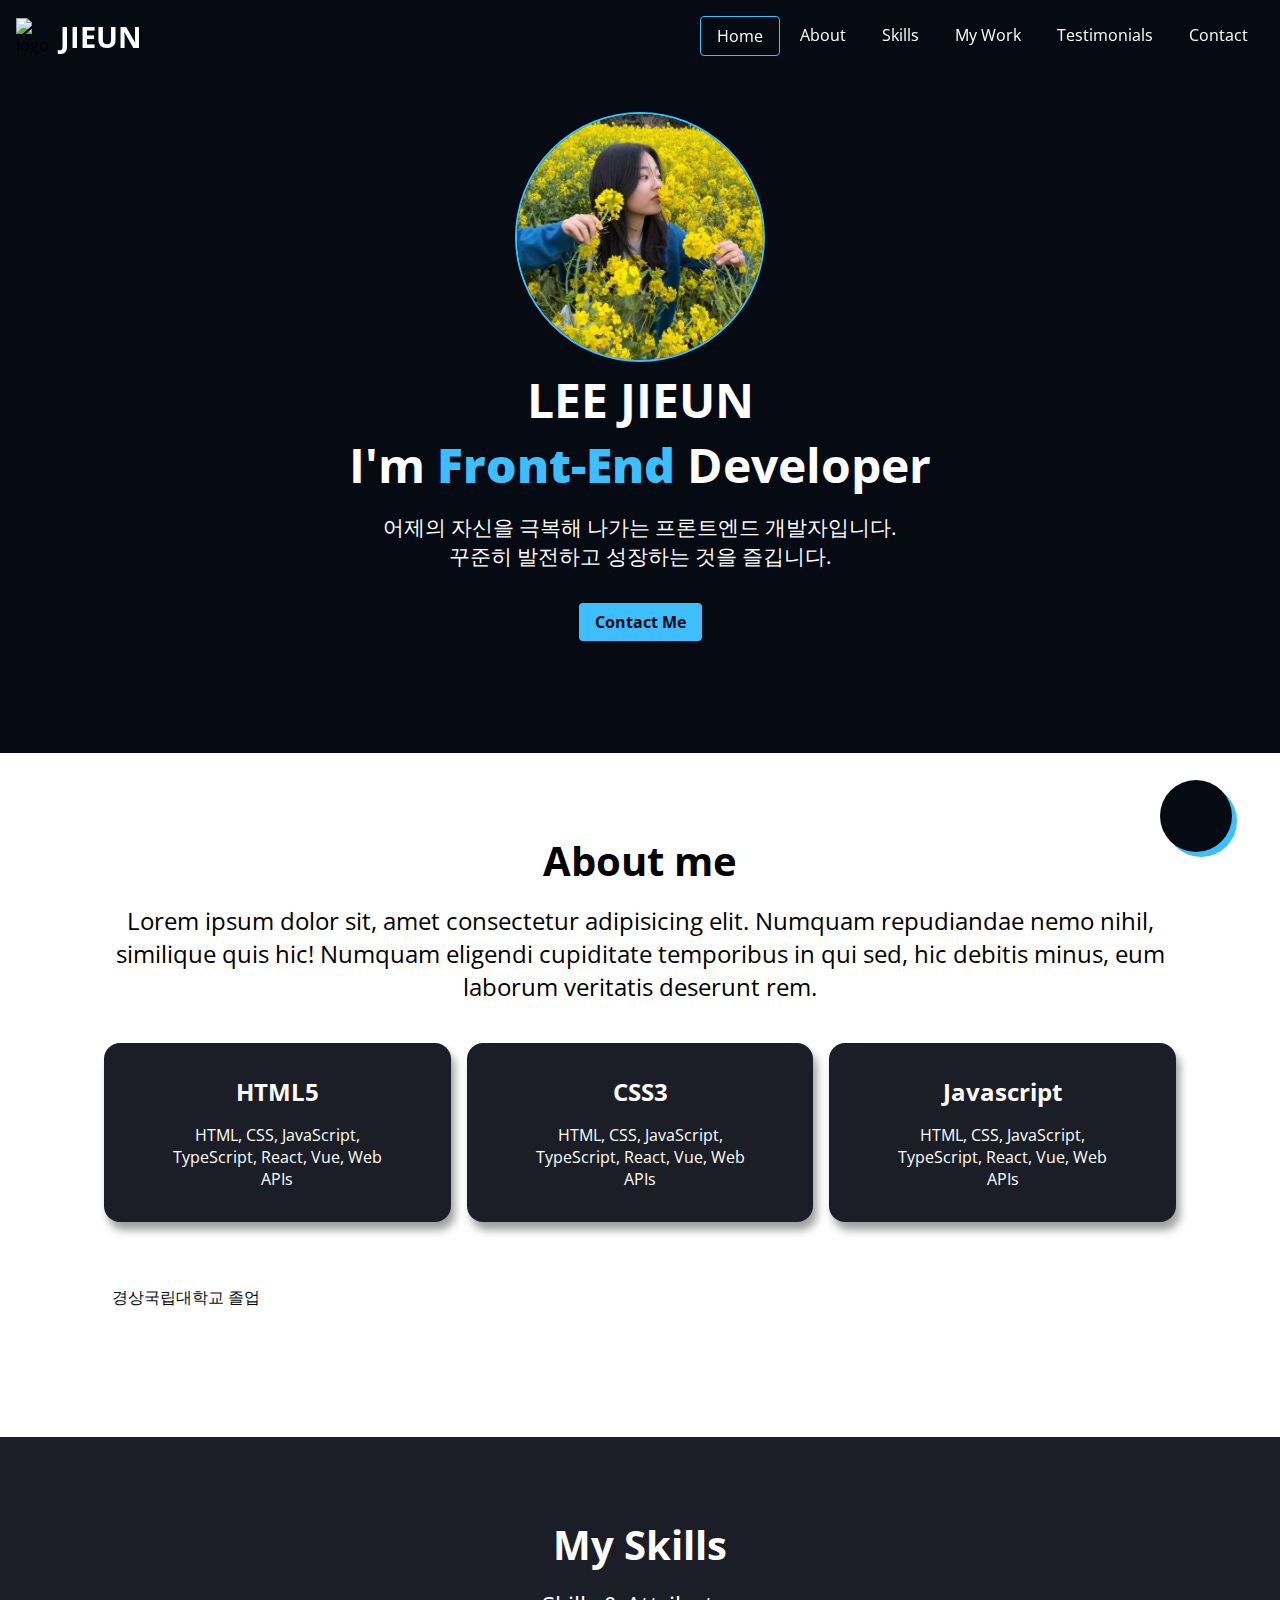
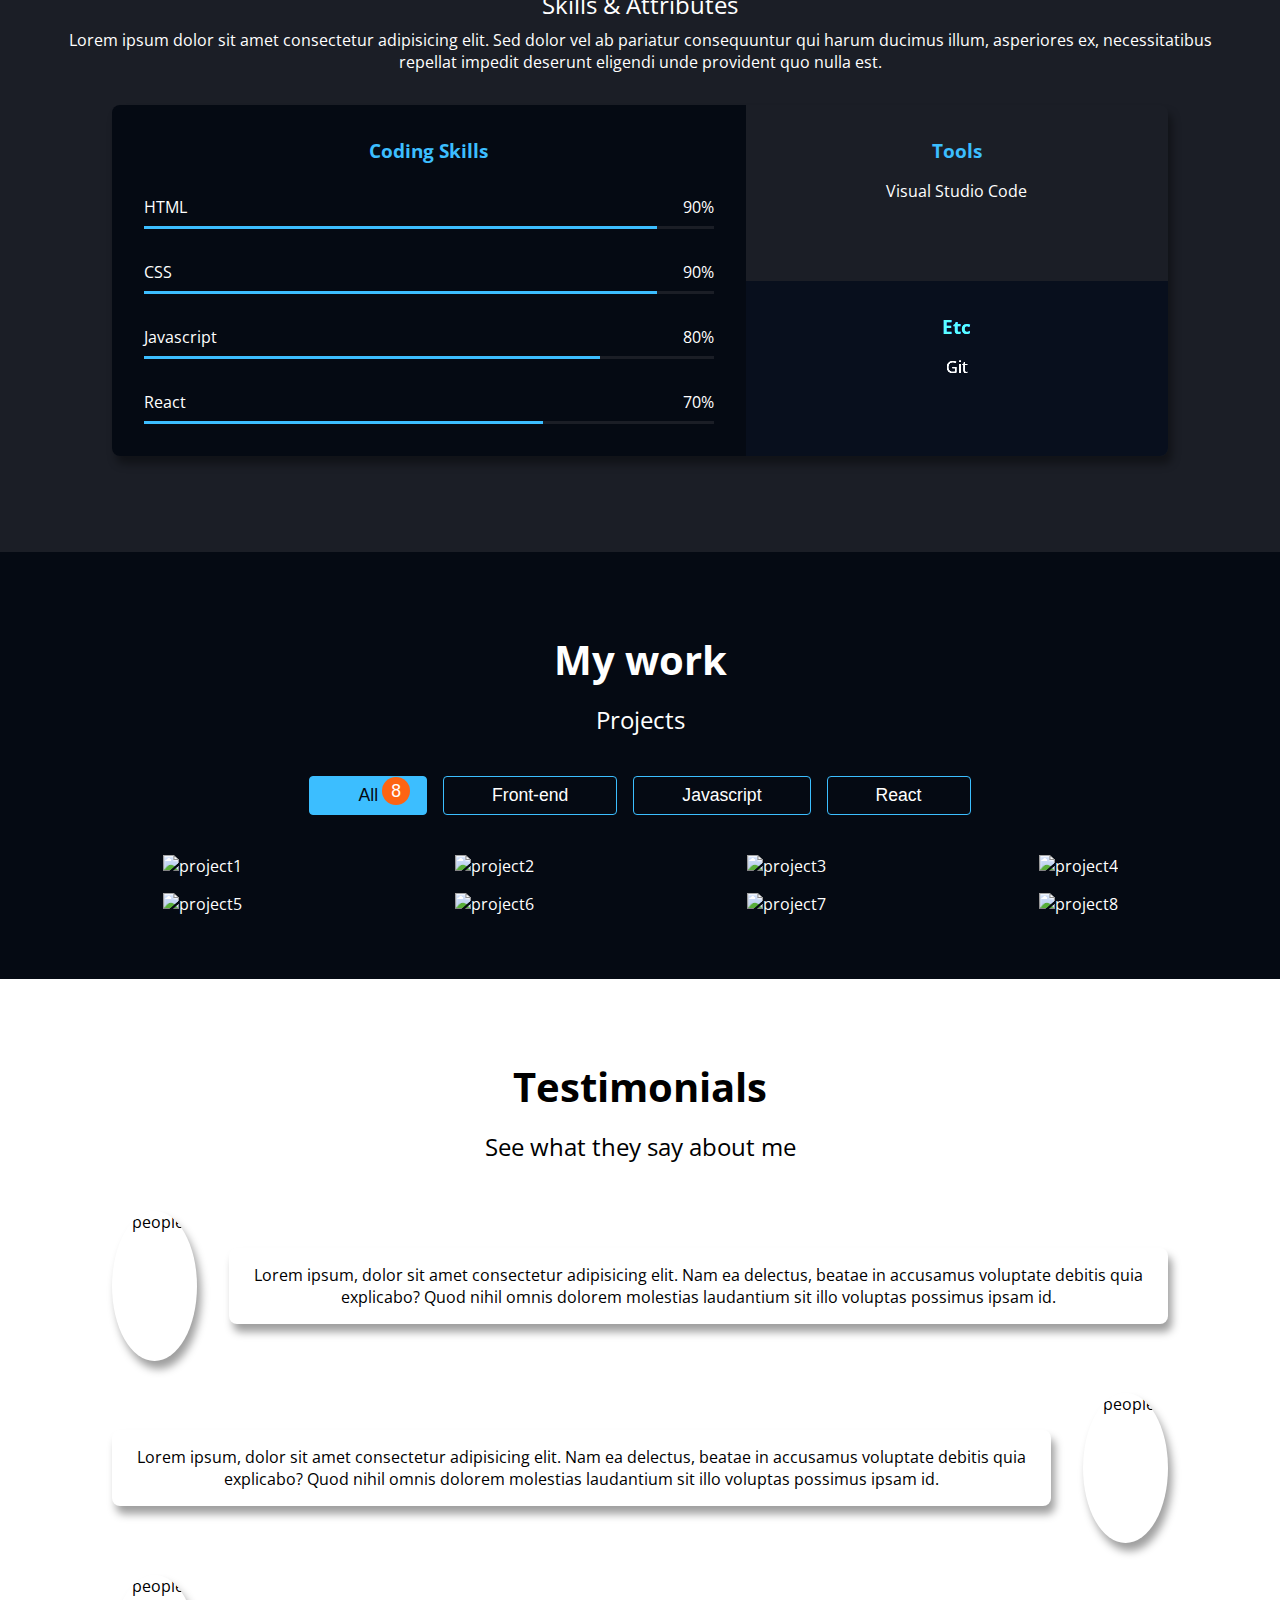
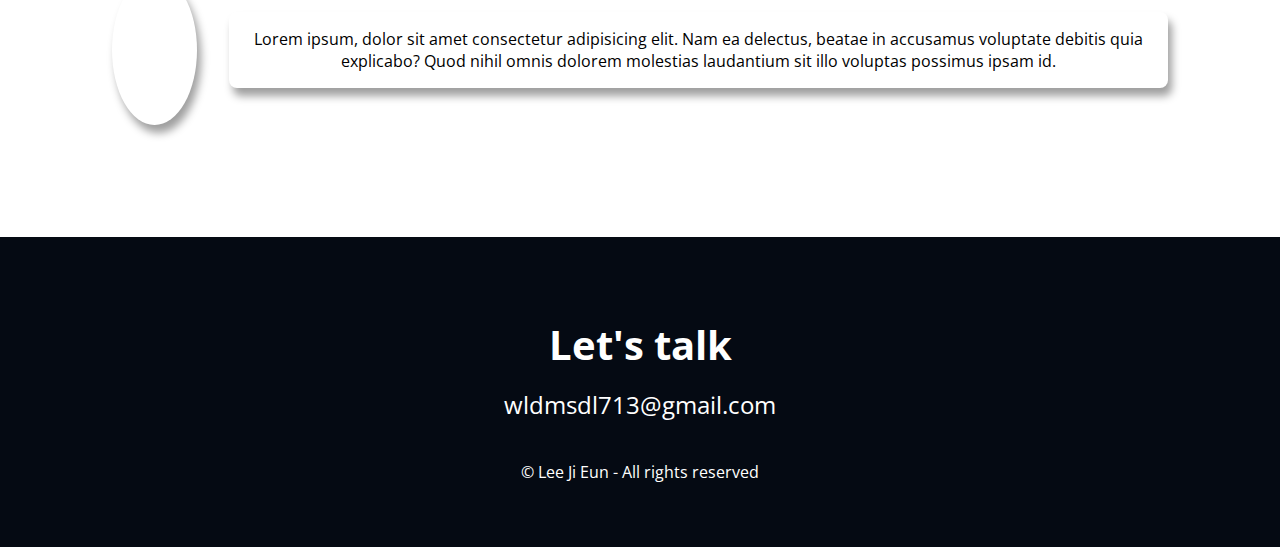
==== commit d4583d51: "JS-Menu" ====
--- a/index.html
+++ b/index.html
@@ -17,7 +17,7 @@
     <meta property="og:url" content="배포후 생성된 URL" /> 
     <meta property="og:image" content="배포후에 생성된 이미지 URL" />
     <!-- Google Fonts -->
-    <link rel="preconnect" href="https://fonts.googleapis.com" />
+    <link rel="pr econnect" href="https://fonts.googleapis.com" />
     <link rel="preconnect" href="https://fonts.gstatic.com" crossorigin />
     <link 
         href="https://fonts.googleapis.com/css2?family=Open+Sans:wght@400;500;600&display=swap" 
@@ -29,6 +29,7 @@
     <link rel="stylesheet" href="css/style.css">
     <!--Javascript-->
     <script src="src/main.js" defer></script>
+    <!-- <script src="src/projects.js" defer></script> -->
 </head>    
 <body>
     <!--Header-->
@@ -47,6 +48,9 @@
                 <li><a class="header__menu__item" href="#contact">Contact</a></li>
             </ul>
         </nav>
+        <button class="header__toggle" aria-label="navigation menu toggle">
+            <i class="fa-solid fa-bars"></i>
+        </button>
     </header>
     <!--Main-->
     <main>
--- a/css/style.css
+++ b/css/style.css
@@ -52,7 +52,7 @@
 }
 
 button:focus {
-    outline: 1px solid var(--color-accent )
+    outline: 1px solid transparent;
 }
 
 /* Common */
@@ -110,13 +110,25 @@
     font-size: 1.8rem;
 }
 
+.header__toggle {
+    display: none;
+    color: var(--color-white);
+    font-size: 1.5rem;
+    position: absolute;
+    top: 1.3rem;
+    right: 1rem;
+}
+
 .header__menu {
     display: flex;
     gap: 4px;
 }
 
 .header__menu__item {
+    display: block;
     padding: 8px 16px;
+    border-bottom: 1px solid transparent;
+
 }
 
 .header__menu__item:hover {
@@ -311,6 +323,7 @@
     background-color: var(--color-accent);
     color: var(--color-primary);
 }
+
 .category__count {
     opacity: 0;
     position: absolute;
@@ -450,7 +463,7 @@
 
 @media screen and (max-width: 768px) {
     .section {
-        padding: 3rem 2rem;
+        padding: 10rem 2rem;
     }
 
     .title {
@@ -464,13 +477,23 @@
     .header {
         flex-direction: column;
         align-items: start;
-    }
-
-    .header__menu {
+        background-color: var(--color-primary);
+    }
+
+    .header__toggle {
+        display: block;
+    }
+
+    .header__menu { 
+        display: none;
         flex-direction: column;
         text-align: center;
-        padding: 1rem 4rem;
+        margin: 1rem 4rem;
         gap: 1rem;
+    }
+
+    .header__menu.open {
+        display: flex;
     }
 
     .header__nav {
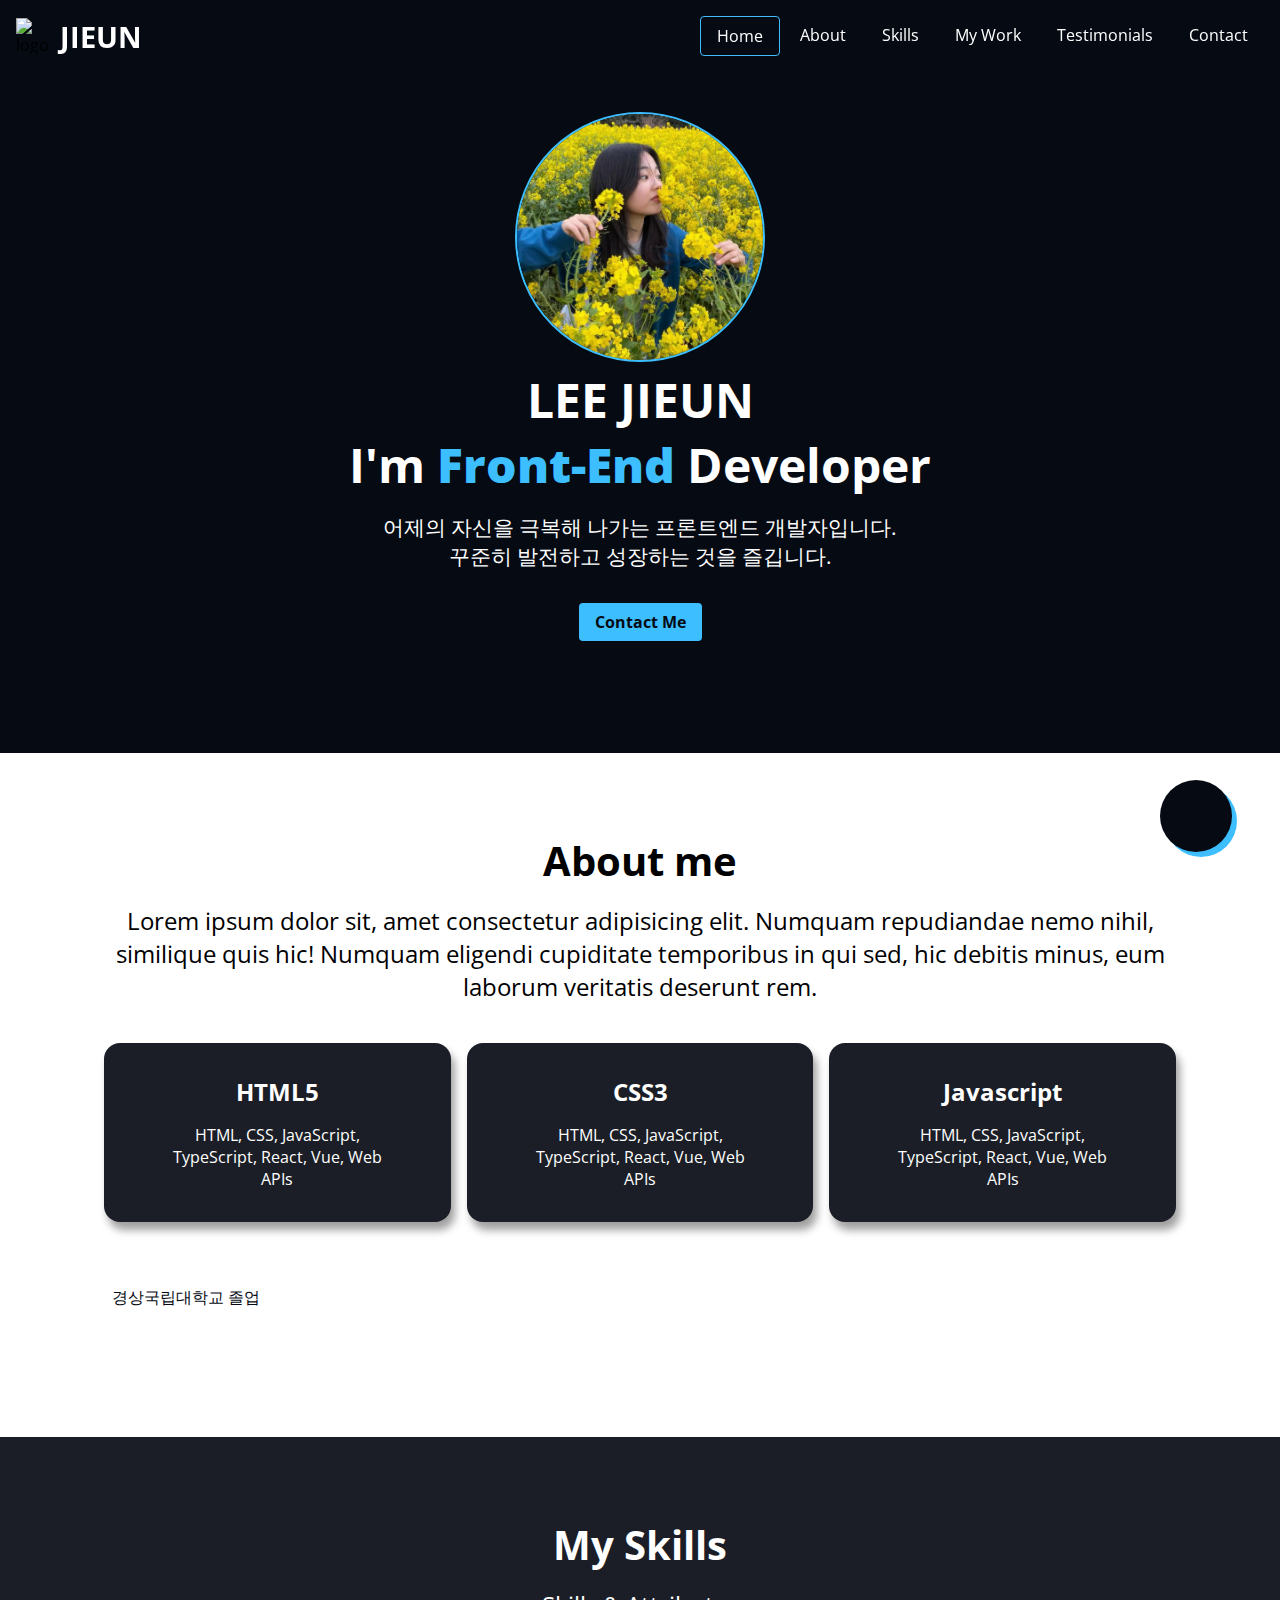
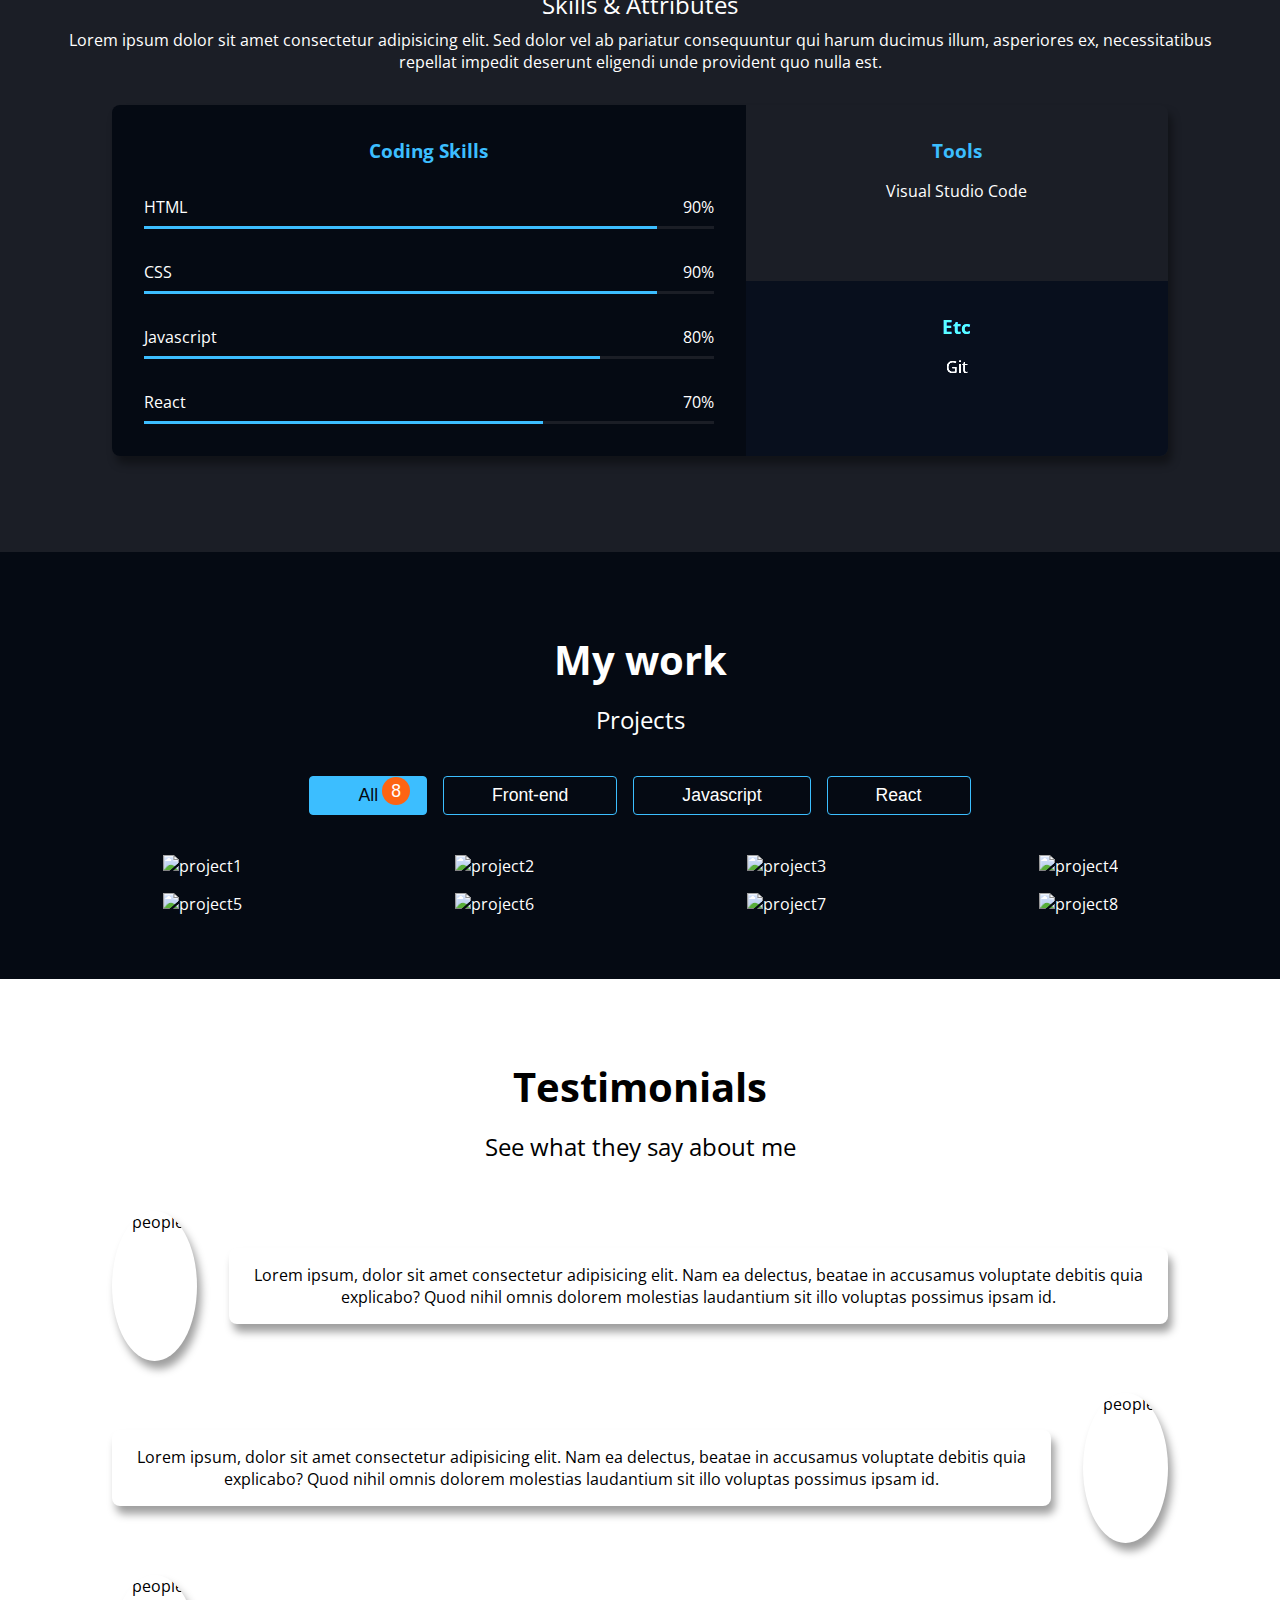
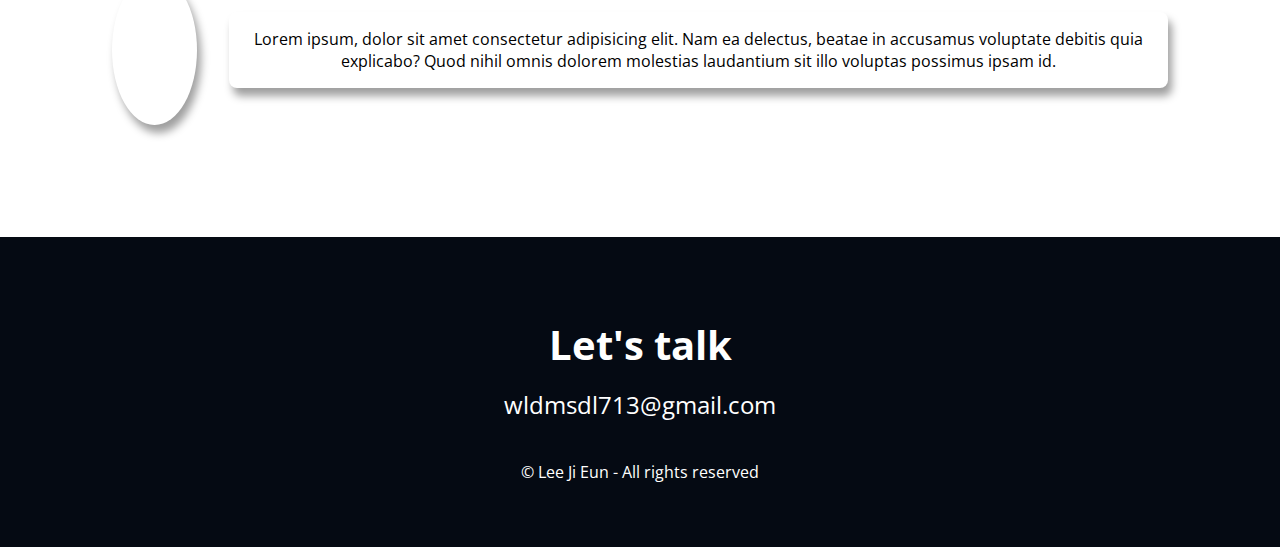
==== commit 1c78596b: "Add Og image" ====
--- a/index.html
+++ b/index.html
@@ -14,8 +14,14 @@
     <!-- OG (Open Graph Data) -->
     <meta property="og:title" content="Jieun&#39;s portfolio" />
     <meta property="og:type" content="website" />
-    <meta property="og:url" content="배포후 생성된 URL" /> 
-    <meta property="og:image" content="배포후에 생성된 이미지 URL" />
+    <meta 
+        property="og:url" 
+        content= "https://daramjieun.github.io/portfolio2/" 
+    /> 
+    <meta 
+        property="og:image" 
+        content="https://daramjieun.github.io/portfolio2/images/og.webp"
+    />
     <!-- Google Fonts -->
     <link rel="pr econnect" href="https://fonts.googleapis.com" />
     <link rel="preconnect" href="https://fonts.gstatic.com" crossorigin />
@@ -29,7 +35,8 @@
     <link rel="stylesheet" href="css/style.css">
     <!--Javascript-->
     <script src="src/main.js" defer></script>
-    <!-- <script src="src/projects.js" defer></script> -->
+    <script src="src/projects.js" defer></script> 
+    <script src="src/active_menu.js" defer></script>
 </head>    
 <body>
     <!--Header-->
@@ -170,93 +177,117 @@
             <p class="description">Projects</p>
             <ul class="categories">
                 <li>
-                    <button class="category category--selected">
+                    <button class="category category--selected" data-category="all">
                         All <span class="category__count">8</span>
                     </button>
                 </li>
                 <li>
-                    <button class="category">
+                    <button class="category" data-category="front-end">
                         Front-end <span class="category__count">4</span>
                     </button>
                 </li>
                 <li>
-                    <button class="category">
+                    <button class="category" data-category="javascript"> 
                         Javascript <span class="category__count">3</span>
                     </button>
                 </li>
                 <li>
-                    <button class="category">
+                    <button class="category" data-category="react">
                         React <span class="category__count">1</span>
                     </button>
                 </li>
             </ul>
             <ul class="projects">
-                <li class="project">
-                    <a href="#" target="_blank">
-                        <img src="images/projects/project1.webp" alt="project1" class="project__img"/>
+                <li class="project" data-type="front-end">
+                    <a href="#" target="_blank">
+                        <img 
+                            src="images/projects/project1.webp" 
+                            alt="project1" 
+                            class="project__img"/>
                         <div class="project__metadata">
                             <h3 class="project__title">Project #1</h3>
                             <p>Clone Coding with HTML, CSS</p>
                         </div>
                     </a>
                 </li>
-                <li class="project">
-                    <a href="#" target="_blank">
-                        <img src="images/projects/project2.webp" alt="project2" class="project__img"/>
+                <li class="project" data-type="front-end"> 
+                    <a href="#" target="_blank">
+                        <img 
+                            src="images/projects/project2.webp" 
+                            alt="project2" 
+                            class="project__img"/>
                         <div class="project__metadata">
                             <h3 class="project__title">Project #2</h3>
                             <p>Clone Coding with HTML, CSS</p>
                         </div>
                     </a>
                 </li>
-                <li class="project">
-                    <a href="#" target="_blank">
-                        <img src="images/projects/project3.webp" alt="project3" class="project__img"/>
+                <li class="project" data-type="front-end">
+                    <a href="#" target="_blank">
+                        <img 
+                            src="images/projects/project3.webp" 
+                            alt="project3" 
+                            class="project__img"/>
                         <div class="project__metadata">
                             <h3 class="project__title">Project #3</h3>
                             <p>Clone Coding with HTML, CSS</p>
                         </div>
                     </a>
                 </li>
-                <li class="project">
-                    <a href="#" target="_blank">
-                        <img src="images/projects/project4.webp" alt="project4" class="project__img"/>
+                <li class="project" data-type="front-end">
+                    <a href="#" target="_blank">
+                        <img 
+                            src="images/projects/project4.webp" 
+                            alt="project4" 
+                            class="project__img"/>
                         <div class="project__metadata">
                             <h3 class="project__title">Project #4</h3>
                             <p>Clone Coding with HTML, CSS</p>
                         </div>
                     </a>
                 </li>
-                <li class="project">
-                    <a href="#" target="_blank">
-                        <img src="images/projects/project5.webp" alt="project5" class="project__img"/>
+                <li class="project" data-type="javascript">
+                    <a href="#" target="_blank">
+                        <img 
+                            src="images/projects/project5.webp" 
+                            alt="project5" 
+                            class="project__img"/>
                         <div class="project__metadata">
                             <h3 class="project__title">Project #5</h3>
                             <p>Clone Coding with HTML, CSS</p>
                         </div>
                     </a>
                 </li>
-                <li class="project">
-                    <a href="#" target="_blank">
-                        <img src="images/projects/project6.webp" alt="project6" class="project__img"/>
+                <li class="project" data-type="javascript">
+                    <a href="#" target="_blank">
+                        <img 
+                            src="images/projects/project6.webp" 
+                            alt="project6" 
+                            class="project__img"/>
                         <div class="project__metadata">
                             <h3 class="project__title">Project #6</h3>
                             <p>Clone Coding with HTML, CSS</p>
                         </div>
                     </a>
                 </li>
-                <li class="project">
-                    <a href="#" target="_blank">
-                        <img src="images/projects/project7.webp" alt="project7" class="project__img"/>
+                <li class="project" data-type="javascript">
+                    <a href="#" target="_blank">
+                        <img 
+                            src="images/projects/project7.webp"
+                            alt="project7" 
+                            class="project__img"/>
                         <div class="project__metadata">
                             <h3 class="project__title">Project #7</h3>
                             <p>Clone Coding with HTML, CSS</p>
                         </div>
                     </a>
                 </li>
-                <li class="project">
-                    <a href="#" target="_blank">
-                        <img src="images/projects/project8.webp" alt="project8" class="project__img"/>
+                <li class="project" data-type="react">
+                    <a href="#" target="_blank">
+                        <img 
+                            src="images/projects/project8.webp" 
+                            alt="project8" 
+                            class="project__img"/>
                         <div class="project__metadata">
                             <h3 class="project__title">Project #8</h3>
                             <p>Clone Coding with HTML, CSS</p>
--- a/css/style.css
+++ b/css/style.css
@@ -349,6 +349,12 @@
     grid-template-columns: repeat(4, 1fr);
     grid-template-rows: repeat(2, 1fr);
     gap: 1rem;
+    transition: all 250ms ease-out;
+}
+
+.projects.anim-out {
+    opacity: 0;
+    transform: scale(0.96) translateY(20px);
 }
 
 .project {
@@ -356,6 +362,7 @@
     border-radius: 8px;
     overflow: hidden;
 }
+
 
 .project__img {
     width: 100%;
@@ -438,7 +445,6 @@
     transition: all 300ms ease-in;
 }
 
-
 /* Footer */
 #contact {
     background-color: var(--color-primary);
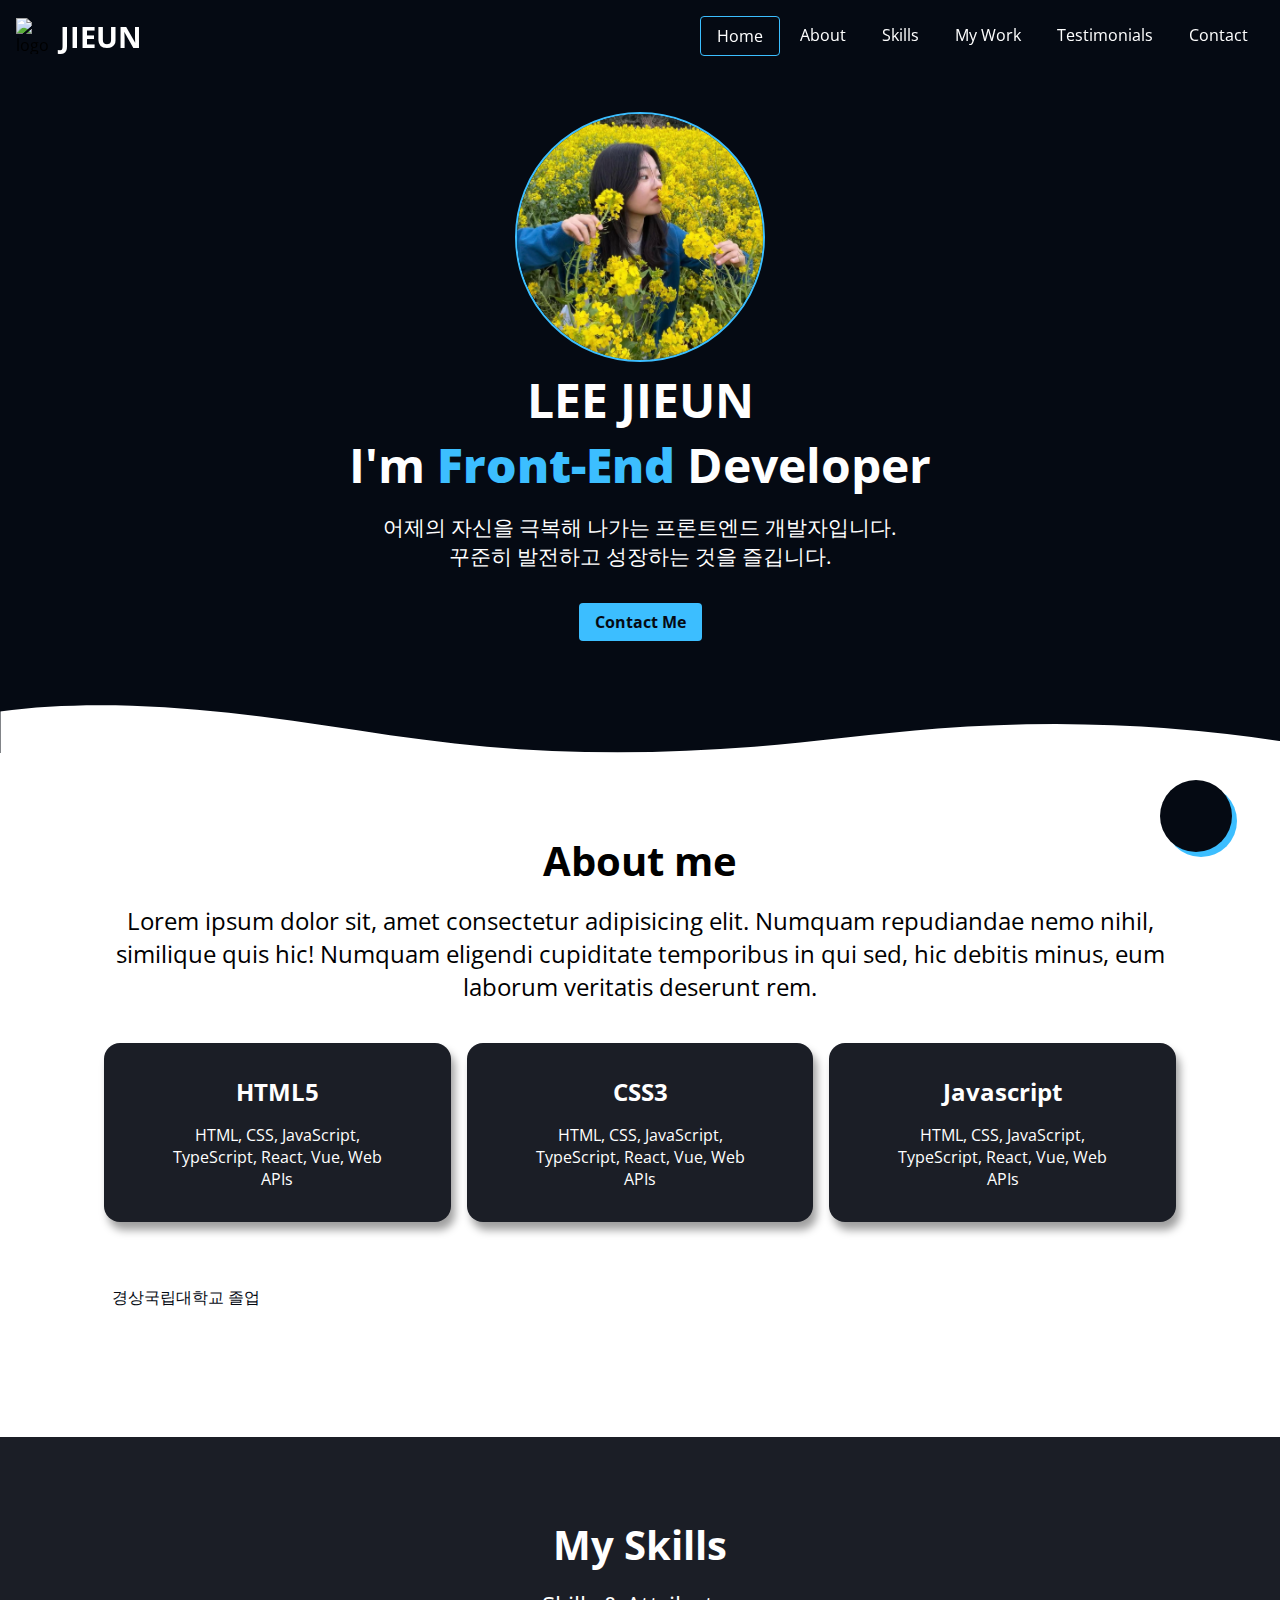
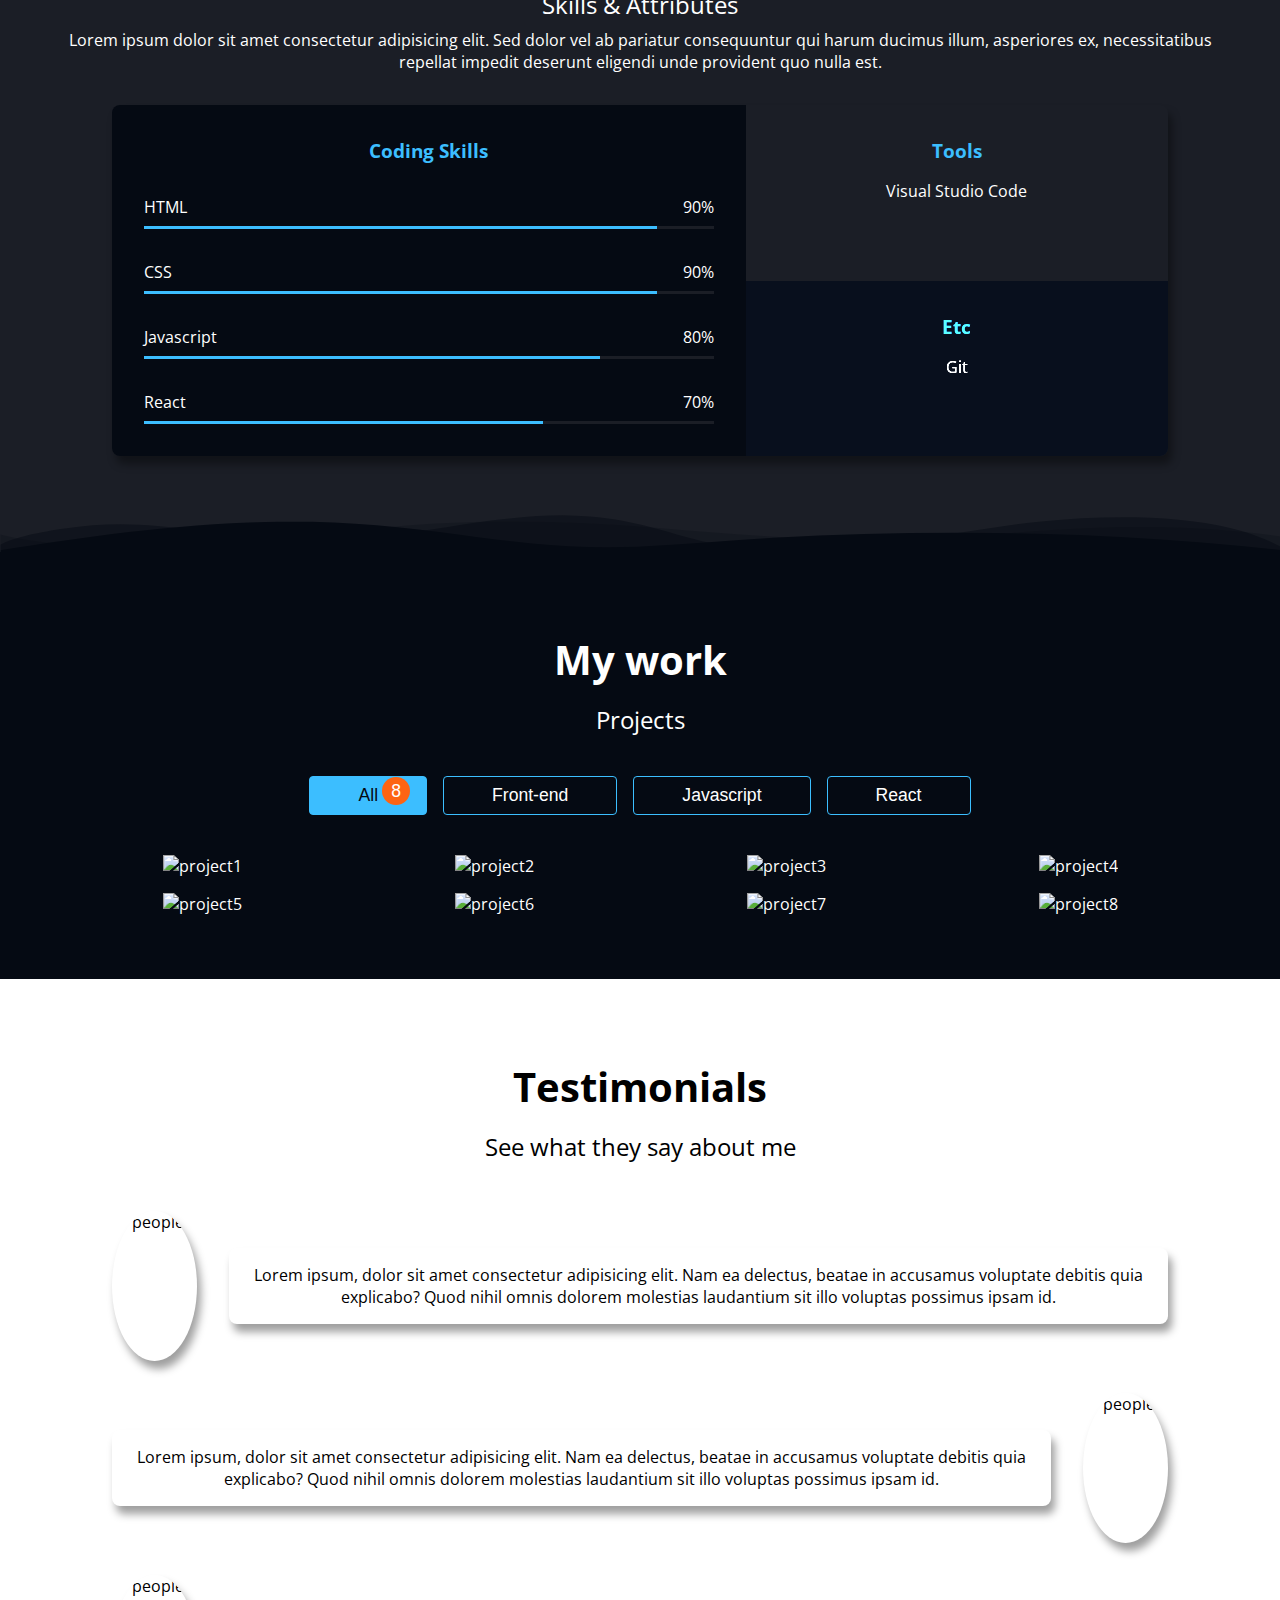
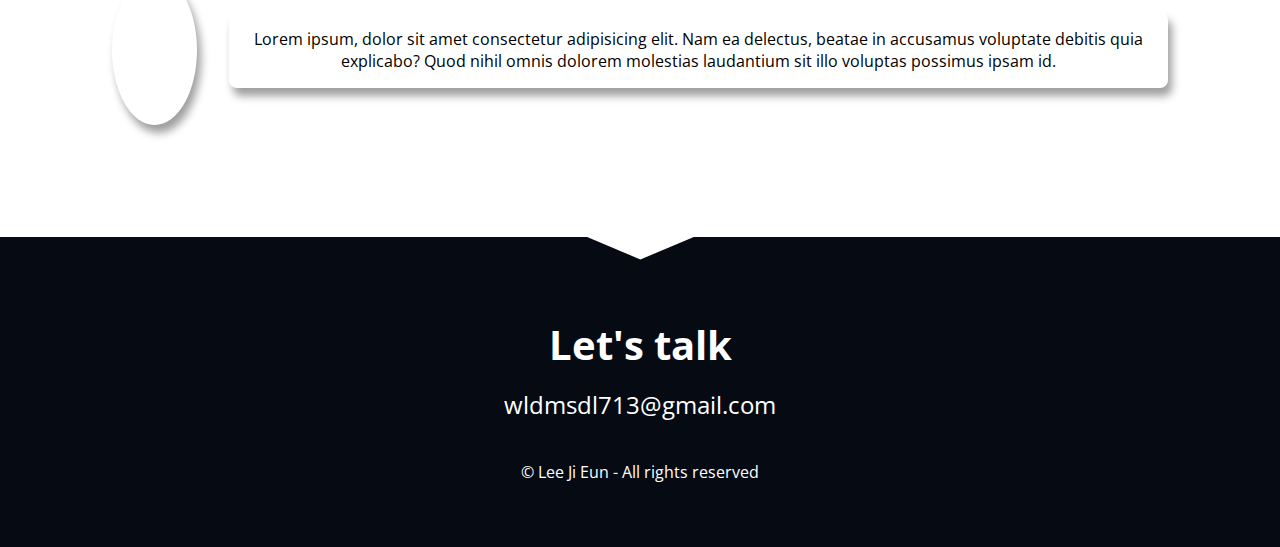
==== commit 7e4f6c30: "portfolio-end1" ====
--- a/index.html
+++ b/index.html
@@ -7,7 +7,7 @@
     <!-- SEO -->
     <title>Jieun&#39;s Portfolio</title>
     <meta 
-    name= "description" 
+    name= "description"
     content="portfolio for developer Jieun" />
     <meta name="author" content="Jieun" />
     <link rel="shortcut icon" href="images/favicon.ico" type="image/x-icon">
@@ -30,13 +30,20 @@
         rel="stylesheet" 
     />
     <!-- Font Awesome-->
-    <script src="https://kit.fontawesome.com/e604821901.js" crossorigin="anonymous"></script>
+    <script 
+        src="https://kit.fontawesome.com/e604821901.js" 
+        crossorigin="anonymous">
+    </script>
+    <!-- Typeit -->
+    <script src="https://unpkg.com/typeit@8.7.1/dist/index.umd.js"></script>
     <!-- CSS -->
     <link rel="stylesheet" href="css/style.css">
     <!--Javascript-->
     <script src="src/main.js" defer></script>
     <script src="src/projects.js" defer></script> 
     <script src="src/active_menu.js" defer></script>
+    <script src="src/type.js" defer></script>
+
 </head>    
 <body>
     <!--Header-->
@@ -65,11 +72,14 @@
         <section id="home">
             <div class="home__container">
                 <img class="home__avatar" src="images/profile photo.jpg" alt="Jieun's profile">
-            <h2 class="home__title">LEE JIEUN<br />I&#39;m <strong class="home__title--strong">Front-End</strong> Developer</h2>
+            <h2 class="home__title" aria-label="I'm JIEUN. I'm Front-End Developer">
+                LEE JIEUN<br />I&#39;m 
+                <strong class="home__title--strong">Front-End</strong> Developer
+            </h2>
             <p class="home__description">
             어제의 자신을 극복해 나가는 프론트엔드 개발자입니다.<br />
             꾸준히 발전하고 성장하는 것을 즐깁니다.
-            </p> 
+            </p>
             <a class="home__contact" href="#contact">Contact Me</a>
             </div>
         </section>
@@ -168,7 +178,7 @@
                         </ul>
                     </section>
                 </div>
-            </div>    
+            </div>
         </section>
         <!--Work-->
         <section id="work" class="section">
@@ -365,4 +375,4 @@
         </div>
     </footer>
 </body>
-</html>
+</html>--- a/css/style.css
+++ b/css/style.css
@@ -16,10 +16,20 @@
 
     /* Size */
     --size-max-width: 1200px;
+
+    /* Divider */
+    --divider-single-wave: url('data:image/svg+xml;utf8, <svg xmlns="http://www.w3.org/2000/svg" viewBox="0 0 1200 120" preserveAspectRatio="none"> <path d="M321.39,56.44c58-10.79,114.16-30.13,172-41.86,82.39-16.72,168.19-17.73,250.45-.39C823.78,31,906.67,72,985.66,92.83c70.05,18.48,146.53,26.09,214.34,3V0H0V27.35A600.21,600.21,0,0,0,321.39,56.44Z"></path> </svg>');   
+    --divider-munltie-wave: url('data:image/svg+xml;utf8, <svg xmlns="http://www.w3.org/2000/svg" viewBox="0 0 1200 120" preserveAspectRatio="none"> <path d="M0,0V46.29c47.79,22.2,103.59,32.17,158,28,70.36-5.37,136.33-33.31,206.8-37.5C438.64,32.43,512.34,53.67,583,72.05c69.27,18,138.3,24.88,209.4,13.08,36.15-6,69.85-17.84,104.45-29.34C989.49,25,1113-14.29,1200,52.47V0Z" opacity=".25" ></path> <path d="M0,0V15.81C13,36.92,27.64,56.86,47.69,72.05,99.41,111.27,165,111,224.58,91.58c31.15-10.15,60.09-26.07,89.67-39.8,40.92-19,84.73-46,130.83-49.67,36.26-2.85,70.9,9.42,98.6,31.56,31.77,25.39,62.32,62,103.63,73,40.44,10.79,81.35-6.69,119.13-24.28s75.16-39,116.92-43.05c59.73-5.85,113.28,22.88,168.9,38.84,30.2,8.66,59,6.17,87.09-7.5,22.43-10.89,48-26.93,60.65-49.24V0Z" opacity=".5"></path> <path d="M0,0V5.63C149.93,59,314.09,71.32,475.83,42.57c43-7.64,84.23-20.12,127.61-26.46,59-8.63,112.48,12.24,165.56,35.4C827.93,77.22,886,95.24,951.2,90c86.53-7,172.46-45.71,248.8-84.81V0Z"></path> </svg>');
+    --divider-arrow: url('data:image/svg+xml;utf8, <svg xmlns="http://www.w3.org/2000/svg" viewBox="0 0 1200 120" preserveAspectRatio="none"> <path d="M649.97 0L550.03 0 599.91 54.12 649.97 0z"></path> </svg>');
+
 }
 
 * {
     box-sizing: border-box;
+}
+
+html {
+    scroll-behavior: smooth;
 }
 
 body {
@@ -142,11 +152,27 @@
 
 /* Home */
 #home {
+    position: relative;
     background-color: var(--color-primary);
     color: var(--color-text);
     padding: 5rem 1rem;
     padding-top: 7rem;
     text-align: center;
+}
+
+#home::after {
+    content: '';
+    position: absolute;
+    bottom: 0;
+    left: 0;
+    width: calc(100% + 1.3px);
+    height: 52px;
+    overflow: hidden;
+    line-height: 0;
+    transform: rotate(180deg);
+    background-color: var(--color-white);
+    mask: var(--divider-single-wave);
+    -webkit-mask: var(--divider-single-wave);
 }
 
 .home__avatar {
@@ -237,8 +263,24 @@
 
 /* Skills */
 #skills {
+    position: relative;
     background-color: var(--color-primary-variant);
     color: var(--color-text);
+}
+
+#skills::after {
+    content: '';
+    position: absolute;
+    bottom: 0;
+    left: 0;
+    width: calc(100% + 1.3px);
+    height: 40px;
+    overflow: hidden;
+    line-height: 0;
+    transform: rotate(180deg);
+    background-color: var(--color-primary);
+    mask: var(--divider-munltie-wave);
+    -webkit-mask: var(--divider-munltie-wave);
 }
 
 .skills {
@@ -363,7 +405,6 @@
     overflow: hidden;
 }
 
-
 .project__img {
     width: 100%;
 }
@@ -389,7 +430,7 @@
     transform: translateY(0px);
 }
 
-.project__title:after {
+.project__title::after {
     content: '';
     display: block;
     position: relative;
@@ -447,8 +488,23 @@
 
 /* Footer */
 #contact {
-    background-color: var(--color-primary);
-    color: var(--color-text);
+    position: relative;
+    background-color: var(--color-primary);
+    color: var(--color-text);
+}
+
+#contact::after {
+    content: '';
+    position: absolute;
+    top: 0;
+    left: 0;
+    width: calc(100% + 1.3px);
+    height: 50px;
+    overflow: hidden;
+    line-height: 0;
+    background-color: var(--color-white);
+    mask: var(--divider-arrow);
+    -webkit-mask: var(--divider-arrow);
 }
 
 .contact__links {
@@ -559,4 +615,4 @@
         bottom: 1.5rem;
         right: 1.5rem;      
     }
-}    +}